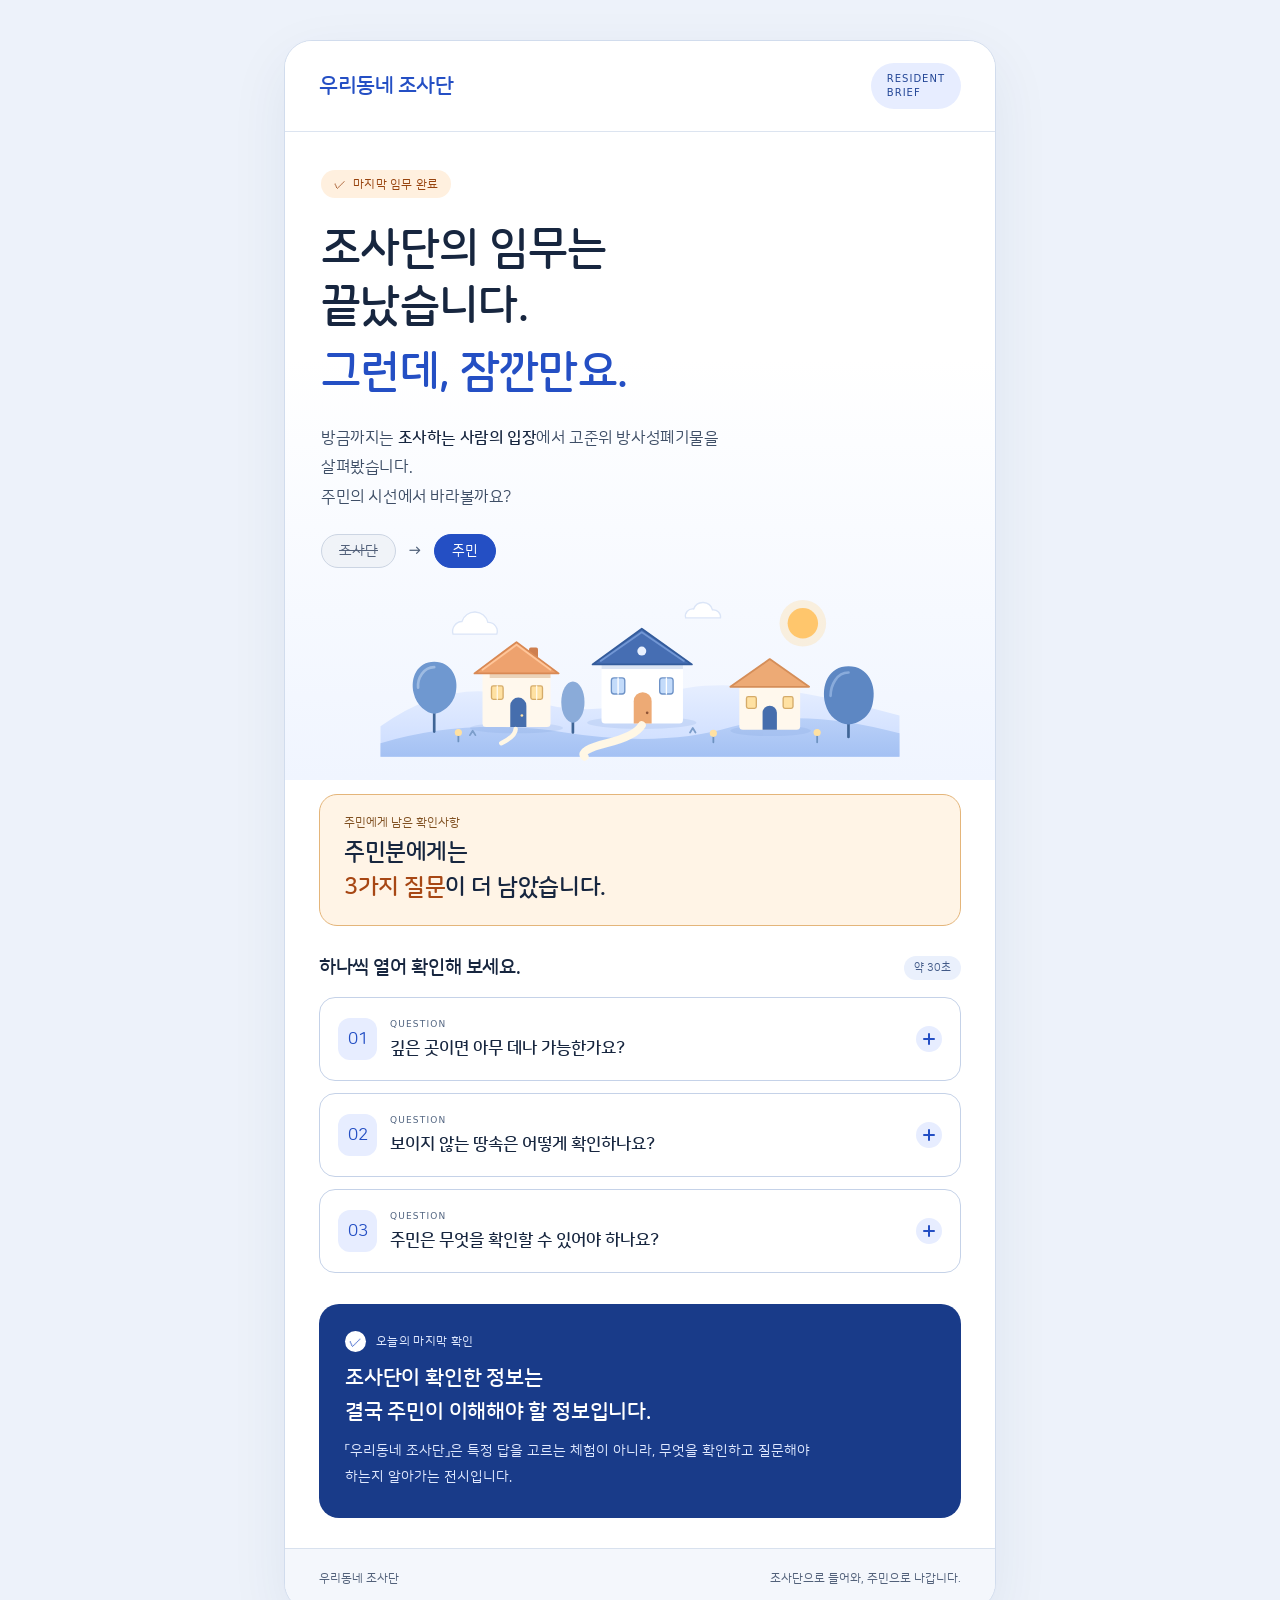
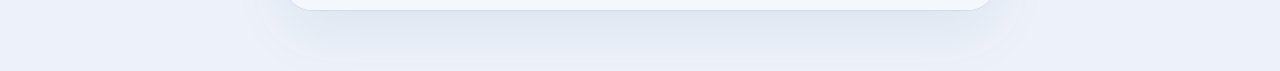
==== index.html @ d753392a "Refine neighborhood illustration with rounded houses and landscape details" ====
<!DOCTYPE html>
<html lang="ko">
<head>
<meta charset="UTF-8" />
<meta name="viewport" content="width=device-width, initial-scale=1.0" />
<title>우리동네 조사단 | 주민 브리핑</title>
<style>
@font-face{font-family:"NanumSquareRound";src:url("[data-uri]") format("woff2");font-weight:400;font-style:normal;font-display:swap;}
@font-face{font-family:"NanumSquareRound";src:url("[data-uri]") format("woff2");font-weight:700;font-style:normal;font-display:swap;}


  :root{
    --paper:#f4efe5;
    --sheet:#fffdf8;
    --ink:#1f2a2b;
    --muted:#6d7775;
    --teal:#1f6265;
    --teal2:#2f7b7d;
    --orange:#d98b3d;
    --line:#d7d0c4;
    --soft:#edf3f0;
    --shadow:0 14px 30px rgba(34,45,45,.08);
  }

  *{box-sizing:border-box}
  html{scroll-behavior:smooth}
  body{
    margin:0;
    color:var(--ink);
    background:
      linear-gradient(rgba(31,98,101,.035) 1px, transparent 1px),
      linear-gradient(90deg, rgba(31,98,101,.035) 1px, transparent 1px),
      var(--paper);
    background-size:24px 24px;
    font-family:"NanumSquareRound","Apple SD Gothic Neo","Noto Sans KR","Malgun Gothic",sans-serif;
  }

  .page{
    max-width:690px;
    margin:0 auto;
    padding:18px 14px 56px;
  }

  .sheet{
    background:var(--sheet);
    border:1px solid #d9d0c3;
    box-shadow:var(--shadow);
    position:relative;
    overflow:hidden;
  }

  .sheet:before{
    content:"";
    position:absolute;
    left:22px; top:0; bottom:0;
    width:1px;
    background:rgba(217,139,61,.28);
    pointer-events:none;
  }

  .header{
    min-height:72px;
    padding:18px 20px 16px 38px;
    border-bottom:1px solid var(--line);
    display:flex;
    align-items:center;
    justify-content:space-between;
    gap:14px;
  }

  .brand{
    font-weight:400;
    color:var(--teal);
    letter-spacing:-.04em;
    font-size:16px;
  }

  .stamp{
    border:2px solid var(--teal);
    color:var(--teal);
    padding:6px 10px 5px;
    font-size:11px;
    line-height:1.2;
    font-weight:400;
    transform:rotate(-3deg);
    letter-spacing:.05em;
  }

  .hero{
    padding:38px 24px 30px 38px;
  }

  .overline{
    font-size:12px;
    font-weight:400;
    letter-spacing:.09em;
    color:var(--orange);
    margin-bottom:12px;
  }

  h1{
    margin:0;
    font-size:clamp(34px,7.4vw,52px);
    line-height:1.15;
    letter-spacing:-.065em;
    font-weight:400;
  }

  h1 .pause{
    display:block;
    margin-top:14px;
    color:var(--teal);
  }

  .intro{
    margin-top:24px;
    max-width:560px;
    font-size:17px;
    line-height:1.8;
    color:#505b5a;
    letter-spacing:-.025em;
  }

  .intro strong{color:var(--ink)}

  .role-strip{
    margin-top:26px;
    display:flex;
    align-items:center;
    gap:10px;
    flex-wrap:wrap;
  }

  .role-old, .role-new{
    padding:8px 11px;
    font-size:12px;
    font-weight:400;
    border:1px solid var(--line);
    background:#f6f2ea;
  }

  .role-old{
    color:#7c8582;
    text-decoration:line-through;
  }
  .role-new{
    background:var(--teal);
    color:white;
    border-color:var(--teal);
  }

  .arrow{
    color:#9a9f9d;
    font-weight:400;
  }

  .notice{
    margin:0 20px 0 38px;
    border-top:1px dashed #c7beb1;
    border-bottom:1px dashed #c7beb1;
    padding:22px 0;
  }

  .notice .small{
    color:#777;
    font-size:12px;
    font-weight:400;
    margin-bottom:6px;
    letter-spacing:.04em;
  }

  .notice .big{
    font-size:25px;
    line-height:1.5;
    font-weight:400;
    letter-spacing:-.045em;
  }

  .notice .big b{color:var(--orange)}

  .question-area{
    padding:30px 20px 10px 38px;
  }

  .section-head{
    display:flex;
    align-items:flex-end;
    justify-content:space-between;
    gap:12px;
    margin-bottom:14px;
  }

  .section-title{
    margin:0;
    font-size:18px;
    font-weight:400;
    letter-spacing:-.04em;
  }

  .section-sub{
    font-size:11px;
    color:#888;
    white-space:nowrap;
  }

  details{
    position:relative;
    border-top:1px solid var(--line);
  }

  details:last-child{
    border-bottom:1px solid var(--line);
  }

  summary{
    list-style:none;
    cursor:pointer;
    display:grid;
    grid-template-columns:42px 1fr 28px;
    align-items:start;
    gap:12px;
    padding:20px 0;
  }
  summary::-webkit-details-marker{display:none}

  .index{
    width:36px;
    height:36px;
    border:1px solid #a9b5b2;
    display:grid;
    place-items:center;
    font-size:12px;
    font-weight:400;
    color:var(--teal);
    background:#f6faf7;
  }

  .qwrap{padding-top:1px}
  .qlabel{
    font-size:10px;
    color:var(--orange);
    font-weight:400;
    letter-spacing:.08em;
    margin-bottom:5px;
  }
  .qtext{
    font-size:18px;
    line-height:1.52;
    font-weight:400;
    letter-spacing:-.03em;
  }

  .plus{
    font-size:24px;
    line-height:1;
    color:#777;
    margin-top:5px;
    transition:.2s ease;
  }
  details[open] .plus{transform:none}

  .answer{
    margin:-2px 0 20px 54px;
    padding:17px 18px 18px;
    background:var(--soft);
    border-left:3px solid var(--teal);
    color:#455352;
    font-size:15px;
    line-height:1.78;
  }

  .answer .one{
    display:block;
    color:var(--ink);
    font-size:16px;
    line-height:1.55;
    font-weight:400;
    margin-bottom:8px;
  }

  .answer strong{color:var(--ink)}

  .last-check{
    padding:26px 20px 30px 38px;
  }

  .check-box{
    background:#183f42;
    color:white;
    padding:22px 20px;
  }

  .check-top{
    display:flex;
    gap:10px;
    align-items:center;
    font-size:11px;
    color:#d9e8e6;
    font-weight:400;
    letter-spacing:.07em;
    margin-bottom:9px;
  }

  .check-mark{
    width:21px;height:21px;
    border:1px solid rgba(255,255,255,.55);
    display:grid;
    place-items:center;
    font-size:13px;
  }

  .check-text{
    font-size:21px;
    line-height:1.55;
    letter-spacing:-.04em;
    font-weight:400;
  }

  .check-desc{
    margin-top:11px;
    color:#d1dddb;
    font-size:14px;
    line-height:1.7;
  }

  .footer{
    padding:18px 20px 22px 38px;
    border-top:1px solid var(--line);
    color:#8c918e;
    font-size:11.5px;
    line-height:1.7;
    display:flex;
    justify-content:space-between;
    gap:14px;
    flex-wrap:wrap;
  }

  @media (max-width:520px){
    .page{padding:10px 8px 36px}
    .sheet:before{left:16px}
    .header{padding-left:28px}
    .hero{padding:30px 18px 26px 28px}
    .notice{margin-left:28px;margin-right:14px}
    .notice .big{font-size:22px}
    .question-area{padding:27px 14px 8px 28px}
    .last-check{padding:24px 14px 28px 28px}
    .footer{padding-left:28px}
    .intro{font-size:16px}
    .qtext{font-size:16px}
    .answer{margin-left:0}
  }

  /* Warm neighborhood field notes */
  :root{--paper:#f1f2e9;--sheet:#fffdf7;--ink:#233c35;--teal:#34715f;--orange:#c07b3d;--soft:#edf3e9;--line:#e2e6d9}
  body{background:radial-gradient(ellipse at 12% 5%,#dce8d9 0,transparent 48%),radial-gradient(ellipse at 95% 60%,#f5e5c7 0,transparent 45%),#f1f2e9;background-attachment:fixed}
  .page{max-width:760px;padding:40px 24px 60px}
  .sheet{border:1px solid #ffffff;border-radius:28px;box-shadow:0 24px 70px #354f3212}
  .sheet:before{display:none}
  .header{padding:22px 34px;border-bottom:1px solid #e8eadf;background:#fffdf7}
  .brand{font-size:21px;letter-spacing:-.02em;display:flex;align-items:center;gap:10px}

  .stamp{border:0;background:#edf2e5;border-radius:100px;padding:9px 16px;transform:none;font:10px/1.4 system-ui,sans-serif;letter-spacing:.1em}
  .hero{position:relative;padding:38px 36px 30px;background:radial-gradient(ellipse at 95% 90%,#eef1df,transparent 65%)}
  .overline{display:inline-flex;align-items:center;gap:7px;letter-spacing:.02em;background:#f4ebd8;color:#956b36;padding:7px 13px;border-radius:20px;font-size:12px;margin-bottom:23px}
  .overline:before{content:'✓';color:#8c9d52}
  h1{font-size:clamp(30px,5.8vw,44px);line-height:1.3;letter-spacing:-.015em;position:relative;z-index:1}
  h1 .pause{margin-top:9px;color:#3d7962}
  .intro{font-size:16px;line-height:1.85;margin-top:22px;max-width:470px}
  strong,b{font-weight:400}
  .role-strip{margin-top:22px;gap:12px}
  .role-old,.role-new{border-radius:100px;padding:8px 17px;font-size:14px}
  .role-old{background:#f1eee5;border-color:#e3e0d5}
  .role-new{background:#34715f;border-color:#34715f;box-shadow:0 4px 10px #34715f18}
  .neighborhood{display:block;width:100%;height:auto;max-height:170px;margin:24px 0 -12px}
  .notice{margin:14px 34px 0;border:1px solid #e9dfc7;border-radius:18px;background:#faf3e4;padding:21px 24px;position:relative}

  .notice .small{font-size:12px;color:#98815f;letter-spacing:0}
  .notice .big{font-size:23px;line-height:1.5;letter-spacing:-.02em;position:relative;z-index:1}
  .question-area{padding:30px 34px 0}
  .section-head{margin-bottom:17px;align-items:center}
  .section-title{font-size:19px;letter-spacing:-.02em}
  .section-sub{padding:6px 10px;border-radius:20px;background:#edf2e5;color:#74846b;font-size:11px}
  details,details:last-child{border:1px solid #e1e7d9;border-radius:16px;background:white;margin-bottom:12px;transition:border-color .2s,box-shadow .2s}
  details:hover{border-color:#b9cead;box-shadow:0 6px 18px #38583c08}
  details[open]{border-color:#a9c5af;background:#fcfef9}
  summary{padding:19px 18px;grid-template-columns:40px minmax(0,1fr) 26px;align-items:center;gap:12px;border-radius:16px}
  summary:focus-visible{outline:3px solid #d4a05f;outline-offset:3px}
  .index{border:0;background:#edf3e5;color:#648256;border-radius:12px;width:39px;height:42px;font-size:17px}
  .qlabel{font:9px/1.4 system-ui,sans-serif;letter-spacing:.13em;color:#9aa689;margin-bottom:4px}
  .qtext{font-size:17px;line-height:1.55;letter-spacing:0}
  .plus{margin:0;width:25px;height:25px;display:grid;place-items:center;border-radius:50%;background:#f1f4e9;color:#789365;font-size:20px}
  .answer{margin:0 18px 18px 70px;padding:15px 17px;background:#edf3e9;border-left:0;border-radius:12px;font-size:15px;line-height:1.85;color:#5b6b5e}
  .answer .one{color:#346550;font-size:16px;margin-bottom:9px}
  .last-check{padding:19px 34px 30px}
  .check-box{position:relative;border-radius:20px;background:#326553;padding:27px 26px;overflow:hidden}
  .check-top{color:#c0d4b8;letter-spacing:.03em;font-size:12px}
  .check-mark{border:0;background:#d5dfad;color:#406644;border-radius:50%}
  .check-text{font-size:21px;line-height:1.6;letter-spacing:-.01em}
  .check-desc{font-size:14px;line-height:1.85;color:#d1e0d2;max-width:490px}
  .footer{padding:20px 34px;background:#f7f7ee;border-color:#e9ecdf;color:#8a9680;font-size:12px}
  @media(max-width:520px){.page{padding:12px 12px 30px}.sheet{border-radius:22px}.header{padding:18px 20px}.brand{font-size:18px}.stamp{font-size:8px;padding:8px 12px}.hero{padding:27px 22px 22px}h1{font-size:31px}.intro{font-size:14px;letter-spacing:0}.notice{margin:12px 20px 0;padding:18px}.notice .big{font-size:19px}.question-area{padding:26px 20px 0}.section-title{font-size:16px}.section-sub{font-size:10px}.qtext{font-size:16px}summary{padding:16px 12px;grid-template-columns:34px minmax(0,1fr) 26px;gap:9px}.index{width:33px;height:38px;font-size:15px}.answer{margin:0 12px 14px;padding:15px;font-size:14px}.last-check{padding:13px 20px 24px}.check-box{padding:22px 20px}.check-text{font-size:19px}.footer{padding:18px 22px}.neighborhood{margin-top:20px}}
  @media(prefers-reduced-motion:reduce){*{scroll-behavior:auto!important;transition:none!important}}


  /* Clear contrast and centered, fixed-size disclosure icons. */
  :root{--paper:#edf2fa;--sheet:#ffffff;--ink:#17263f;--teal:#244fc4;--orange:#a74714;--soft:#edf3ff;--line:#cbd6e8}
  body{background:#edf2fa;color:#17263f}
  .sheet{background:#fff;border-color:#d1dced;box-shadow:0 20px 60px #17376812}
  .header{background:#fff;border-color:#dce4f0}
  .brand{color:#244fc4}
  .stamp{background:#e7edff;color:#244797}
  .hero{background:linear-gradient(180deg,#fff 35%,#f0f5ff)}
  .overline{background:#fff0df;color:#97430e}.overline:before{color:#97430e}
  h1 .pause{color:#244fc4}.intro{color:#3e4e66}.intro strong{color:#17263f}
  .role-old{background:#f0f3f8;border-color:#ccd5e3;color:#53617a}
  .role-new{background:#244fc4;border-color:#244fc4;box-shadow:none}
  .arrow{color:#52627b}
  .notice{background:#fff4e6;border-color:#e4b57a}.notice .small{color:#805021}.notice .big b{color:#a74714}

  .section-sub{background:#eaf0fc;color:#425a88}
  details,details:last-child{border-color:#c5d2e8;background:#fff}
  details:hover{border-color:#7294d9;box-shadow:0 5px 16px #244fc40d}
  details[open]{border-color:#244fc4;background:#fff;box-shadow:0 0 0 1px #244fc4}
  summary{position:relative;isolation:isolate;overflow:hidden;touch-action:manipulation;-webkit-tap-highlight-color:transparent;transition:background-color .16s ease}
  summary:focus-visible{outline:3px solid #244fc4;outline-offset:4px}
  .index{background:#e7edff;color:#244fc4}
  .qlabel{color:#516480}.qtext{color:#17263f;word-break:keep-all;overflow-wrap:break-word}.qwrap{min-width:0}.check-desc,.intro,.answer{word-break:keep-all;overflow-wrap:break-word}
  .plus{position:relative;display:block;flex-shrink:0;justify-self:center;align-self:center;width:26px;height:26px;margin:0;line-height:normal;background:#e7edff;color:#244fc4;transform:none;transition:background-color .2s ease,color .2s ease}
  .plus:before,.plus:after{content:'';position:absolute;left:50%;top:50%;width:12px;height:2px;border-radius:2px;background:currentColor;transform:translate(-50%,-50%);transform-origin:center;transition:transform .2s ease,opacity .2s ease}
  .plus:after{transform:translate(-50%,-50%) rotate(90deg)}
  details[open] .plus{transform:none;background:#244fc4;color:#fff}
  details[open] .plus:after{transform:translate(-50%,-50%) rotate(0deg);opacity:0}
  .answer{background:#edf3ff;color:#3e4e66}.answer .one,.answer strong{color:#193b89}
  .check-box{background:#193b89}.check-top{color:#e0e9ff}.check-mark{background:#fff;color:#244fc4}.check-desc{color:#e0e9ff}
  .footer{background:#f4f7fc;color:#52617a;border-color:#d8e1ee}
  .tap-ripple{position:absolute;z-index:-1;width:32px;height:32px;border-radius:50%;pointer-events:none;background:#244fc429;animation:tap-wave .55s ease-out forwards}
  @keyframes tap-wave{from{transform:translate(-50%,-50%) scale(0);opacity:.9}to{transform:translate(-50%,-50%) scale(25);opacity:0}}
  @media(hover:none),(pointer:coarse){summary:active,summary.is-pressed{background:#dce7ff}.index{transition:background-color .15s ease}summary:active .index{background:#c5d6ff}}
  @media(prefers-reduced-motion:reduce){.tap-ripple{animation:none;display:none}.plus:before,.plus:after{transition:none}}


  .brand,h1,.section-title,.qtext,.notice .big,.check-text,.answer .one{font-weight:700}
  .intro,.answer,.check-desc{font-weight:400}
  strong,b{font-weight:700}
</style>
</head>
<body>
  <main class="page">
    <section class="sheet">

      <header class="header">
        <div class="brand">우리동네 조사단</div>
        <div class="stamp">RESIDENT<br>BRIEF</div>
      </header>

      <section class="hero">
        <div class="overline">마지막 임무 완료</div>

        <h1>
          조사단의 임무는<br>끝났습니다.
          <span class="pause">그런데, 잠깐만요.</span>
        </h1>

        <p class="intro">
          방금까지는 <strong>조사하는 사람의 입장</strong>에서
          고준위 방사성폐기물을 살펴봤습니다.<br>
          주민의 시선에서 바라볼까요?
        </p>

        <div class="role-strip">
          <span class="role-old">조사단</span>
          <span class="arrow">→</span>
          <span class="role-new">주민</span>
        </div>

        <svg class="neighborhood" viewBox="0 0 600 190" role="img" aria-label="햇살 아래 작은 집과 나무, 꽃이 모인 우리 동네">
  <defs>
    <linearGradient id="hill-back" x2="0" y2="1"><stop stop-color="#e6eeff"/><stop offset="1" stop-color="#cbdcff"/></linearGradient>
    <linearGradient id="hill-front" x2="0" y2="1"><stop stop-color="#b9d0f8"/><stop offset="1" stop-color="#a4c1f3"/></linearGradient>
  </defs>
  <circle cx="482" cy="35" r="26" fill="#ffcf7b" opacity=".25"/>
  <circle cx="482" cy="35" r="17" fill="#ffc66c"/>
  <g fill="#fff" stroke="#dbe5f7" stroke-width="1.5"><path d="M91 47a11 11 0 0 1 10-14 15 15 0 0 1 29 1 10 10 0 0 1 10 13Z"/><path d="M351 29a8 8 0 0 1 9-10 11 11 0 0 1 21 1 8 8 0 0 1 9 9Z"/></g>
  <path d="M10 150Q90 93 169 119T323 115T590 138V184H10Z" fill="url(#hill-back)"/>
  <path d="M10 169Q108 140 216 157T402 151T590 158V184H10Z" fill="url(#hill-front)"/>
  <g fill="#7098d5" opacity=".16"><ellipse cx="162" cy="152" rx="52" ry="6"/><ellipse cx="302" cy="146" rx="61" ry="7"/><ellipse cx="446" cy="155" rx="45" ry="6"/></g>
  <g stroke-linejoin="round" stroke-linecap="round">
    <rect x="124" y="90" width="76" height="61" rx="4" fill="#fff8ed"/>
    <path d="M132 91h68v5h-68Z" fill="#ebd3b9"/>
    <rect x="176" y="62" width="10" height="22" rx="2" fill="#ce7f4f"/>
    <path d="m115 91 47-35 47 35Z" fill="#eea26e" stroke="#d98954" stroke-width="2"/>
    <path d="m124 87 38-28 38 28" fill="none" stroke="#ffc69a" stroke-width="2"/>
    <path d="M155 151v-24a9 9 0 0 1 18 0v24Z" fill="#466ead"/>
    <circle cx="168" cy="138" r="1.5" fill="#ffe3a6"/>
    <g fill="#ffe1a2" stroke="#d5ab68" stroke-width="1.5"><rect x="134" y="105" width="13" height="15" rx="2"/><rect x="178" y="105" width="13" height="15" rx="2"/></g>
    <path d="M140.5 105v15m44-15v15" stroke="#fff8e9" stroke-width="1.5"/>
    <rect x="257" y="80" width="91" height="67" rx="4" fill="#fff"/>
    <path d="M257 80h91v6h-91Z" fill="#dce5f4"/>
    <path d="m247 81 55-40 56 40Z" fill="#466eb3" stroke="#345c9c" stroke-width="2"/>
    <path d="m256 77 46-32 47 32" fill="none" stroke="#7297d5" stroke-width="2"/>
    <circle cx="302" cy="66" r="5" fill="#e9f1ff"/>
    <path d="M293 147v-25a10 10 0 0 1 20 0v25Z" fill="#edaa75"/>
    <circle cx="308" cy="135" r="1.5" fill="#8f5436"/>
    <g fill="#c3dbfa" stroke="#6d92c7" stroke-width="1.5"><rect x="268" y="96" width="15" height="18" rx="3"/><rect x="322" y="96" width="15" height="18" rx="3"/></g>
    <path d="M275.5 96v18m54-18v18" stroke="#fff" stroke-width="1.5"/>
    <rect x="411" y="105" width="68" height="49" rx="4" fill="#fff8ed"/>
    <path d="m401 106 44-31 44 31Z" fill="#edaa75" stroke="#d58e59" stroke-width="2"/>
    <path d="M437 154v-19a8 8 0 0 1 16 0v19Z" fill="#466ead"/>
    <g fill="#ffe1a2" stroke="#d5ab68" stroke-width="1.5"><rect x="419" y="117" width="11" height="13" rx="2"/><rect x="460" y="117" width="11" height="13" rx="2"/></g>
    <g stroke="#3f6596" stroke-width="3"><path d="M70 117v39m155-21v22m308-29v34"/></g>
    <g><path d="M70 78c-19 0-27 18-23 35 3 14 15 23 23 23s21-9 24-23c4-17-5-35-24-35" fill="#6f98d0"/><path d="M70 84c-12 0-19 13-18 23" fill="none" stroke="#9ebbe2" stroke-width="3"/>
    <ellipse cx="225" cy="123" rx="13" ry="23" fill="#8aabd9"/>
    <path d="M533 83c-22 0-31 21-26 42 4 15 16 23 26 23s24-8 27-23c5-21-5-42-27-42" fill="#5d87c3"/><path d="M533 90c-13 0-20 14-20 26" fill="none" stroke="#89abdb" stroke-width="3"/></g>
    <path d="M302 149q-7 12-39 20t-25 15" fill="none" stroke="#fff7e5" stroke-width="9"/>
    <path d="M161 153q0 8-16 16" fill="none" stroke="#fff7e5" stroke-width="5"/>
    <g stroke="#6e93c1" stroke-width="2"><path d="M97 159v8m285-7v8m116-9v9"/></g>
    <g fill="#ffe1a2"><circle cx="97" cy="157" r="4"/><circle cx="382" cy="158" r="4"/><circle cx="498" cy="157" r="4"/></g>
    <path d="M356 157l3-5 3 5m-252 3 3-5 3 5" fill="none" stroke="#7c9ecb" stroke-width="2"/>
  </g>
</svg>
      </section>

      <section class="notice">
        <div class="small">주민에게 남은 확인사항</div>
        <div class="big">
          주민분에게는<br>
          <b>3가지 질문</b>이 더 남았습니다.
        </div>
      </section>

      <section class="question-area">
        <div class="section-head">
          <h2 class="section-title">하나씩 열어 확인해 보세요.</h2>
          <div class="section-sub">약 30초</div>
        </div>

        <details>
          <summary>
            <div class="index">01</div>
            <div class="qwrap">
              <div class="qlabel">QUESTION</div>
              <div class="qtext">깊은 곳이면 아무 데나 가능한가요?</div>
            </div>
            <span class="plus" aria-hidden="true"></span>
          </summary>
          <div class="answer">
            <span class="one">아니요. ‘깊다’는 조건 하나만으로 결정할 수 없습니다.</span>
            실제로는 <strong>암반의 상태, 균열이 어떻게 이어지는지,
            지하수가 어떻게 움직이는지</strong> 등을 함께 조사해야 합니다.
          </div>
        </details>

        <details>
          <summary>
            <div class="index">02</div>
            <div class="qwrap">
              <div class="qlabel">QUESTION</div>
              <div class="qtext">보이지 않는 땅속은 어떻게 확인하나요?</div>
            </div>
            <span class="plus" aria-hidden="true"></span>
          </summary>
          <div class="answer">
            <span class="one">지질과 암반을 단계적으로 조사해 지하의 상태를 확인합니다.</span>
            시추와 지질조사 등을 통해 암반을 살펴보고,
            특히 <strong>균열의 연결성과 지하수의 이동</strong>을 함께 확인합니다.
          </div>
        </details>

        <details>
          <summary>
            <div class="index">03</div>
            <div class="qwrap">
              <div class="qlabel">QUESTION</div>
              <div class="qtext">주민은 무엇을 확인할 수 있어야 하나요?</div>
            </div>
            <span class="plus" aria-hidden="true"></span>
          </summary>
          <div class="answer">
            <span class="one">결론뿐 아니라, 그 결론에 이르는 정보와 과정도 중요합니다.</span>
            무엇을 조사했는지, 어떤 결과가 나왔는지,
            앞으로 어떤 절차를 거치는지처럼
            <strong>판단에 필요한 정보를 확인하고 질문할 수 있어야 합니다.</strong>
          </div>
        </details>
      </section>

      <section class="last-check">
        <div class="check-box">
          <div class="check-top">
            <div class="check-mark">✓</div>
            오늘의 마지막 확인
          </div>
          <div class="check-text">
            조사단이 확인한 정보는<br>
            결국 주민이 이해해야 할 정보입니다.
          </div>
          <div class="check-desc">
            「우리동네 조사단」은 특정 답을 고르는 체험이 아니라,
            무엇을 확인하고 질문해야 하는지 알아가는 전시입니다.
          </div>
        </div>
      </section>

      <footer class="footer">
        <span>우리동네 조사단</span>
        <span>조사단으로 들어와, 주민으로 나갑니다.</span>
      </footer>

    </section>
  </main>
<script>
  document.querySelectorAll('summary').forEach(summary=>{
    summary.addEventListener('pointerdown',event=>{
      if(event.button!==0)return;
      summary.classList.add('is-pressed');
      const rect=summary.getBoundingClientRect();
      const ripple=document.createElement('span');
      ripple.className='tap-ripple';ripple.setAttribute('aria-hidden','true');
      ripple.style.left=(event.clientX-rect.left)+'px';
      ripple.style.top=(event.clientY-rect.top)+'px';
      summary.append(ripple);ripple.addEventListener('animationend',()=>ripple.remove(),{once:true});
      setTimeout(()=>ripple.remove(),650);
    });
    const release=()=>summary.classList.remove('is-pressed');
    summary.addEventListener('pointerup',release);
    summary.addEventListener('pointercancel',release);
    summary.addEventListener('pointerleave',release);
  });
</script>
</body>
</html>
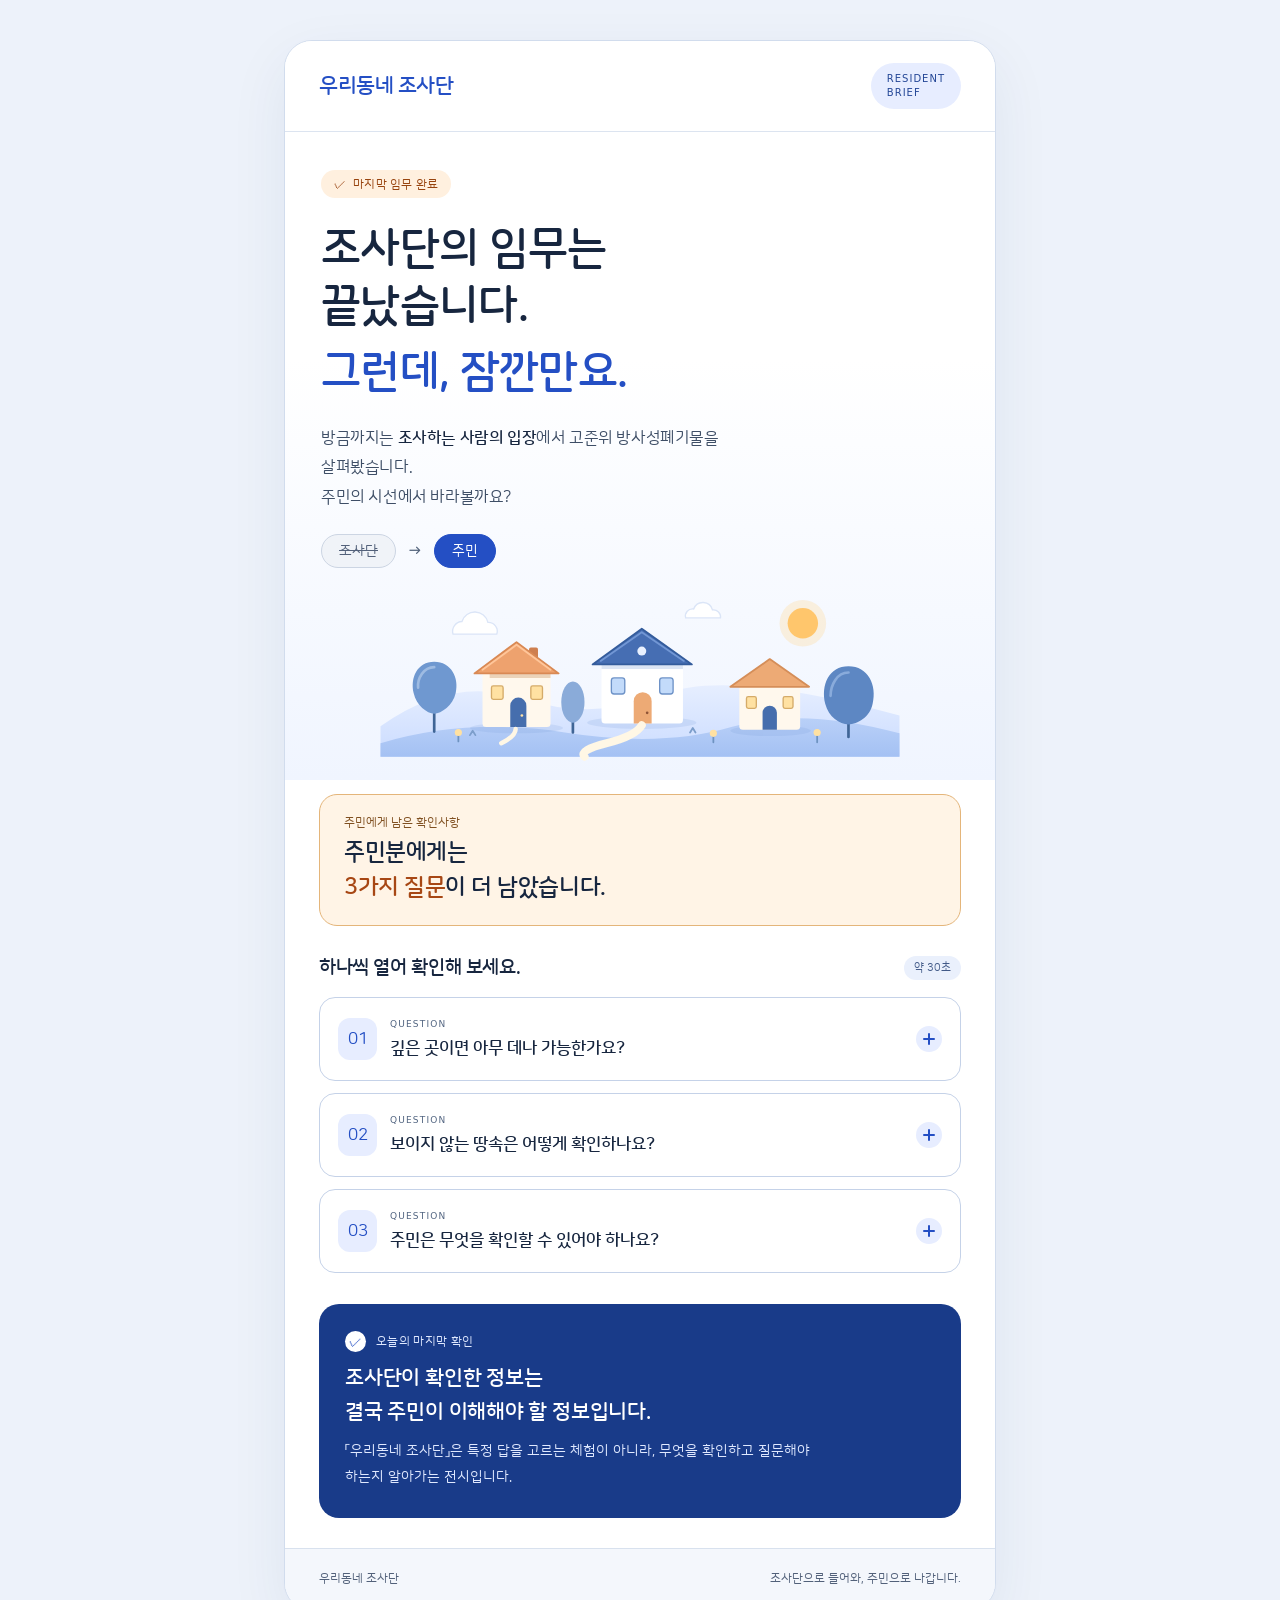
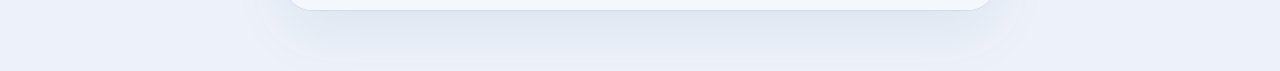
==== commit 0204b250: "Remove window dividers that appeared as cracks" ====
--- a/index.html
+++ b/index.html
@@ -493,7 +493,6 @@
     <path d="M155 151v-24a9 9 0 0 1 18 0v24Z" fill="#466ead"/>
     <circle cx="168" cy="138" r="1.5" fill="#ffe3a6"/>
     <g fill="#ffe1a2" stroke="#d5ab68" stroke-width="1.5"><rect x="134" y="105" width="13" height="15" rx="2"/><rect x="178" y="105" width="13" height="15" rx="2"/></g>
-    <path d="M140.5 105v15m44-15v15" stroke="#fff8e9" stroke-width="1.5"/>
     <rect x="257" y="80" width="91" height="67" rx="4" fill="#fff"/>
     <path d="M257 80h91v6h-91Z" fill="#dce5f4"/>
     <path d="m247 81 55-40 56 40Z" fill="#466eb3" stroke="#345c9c" stroke-width="2"/>
@@ -502,7 +501,6 @@
     <path d="M293 147v-25a10 10 0 0 1 20 0v25Z" fill="#edaa75"/>
     <circle cx="308" cy="135" r="1.5" fill="#8f5436"/>
     <g fill="#c3dbfa" stroke="#6d92c7" stroke-width="1.5"><rect x="268" y="96" width="15" height="18" rx="3"/><rect x="322" y="96" width="15" height="18" rx="3"/></g>
-    <path d="M275.5 96v18m54-18v18" stroke="#fff" stroke-width="1.5"/>
     <rect x="411" y="105" width="68" height="49" rx="4" fill="#fff8ed"/>
     <path d="m401 106 44-31 44 31Z" fill="#edaa75" stroke="#d58e59" stroke-width="2"/>
     <path d="M437 154v-19a8 8 0 0 1 16 0v19Z" fill="#466ead"/>
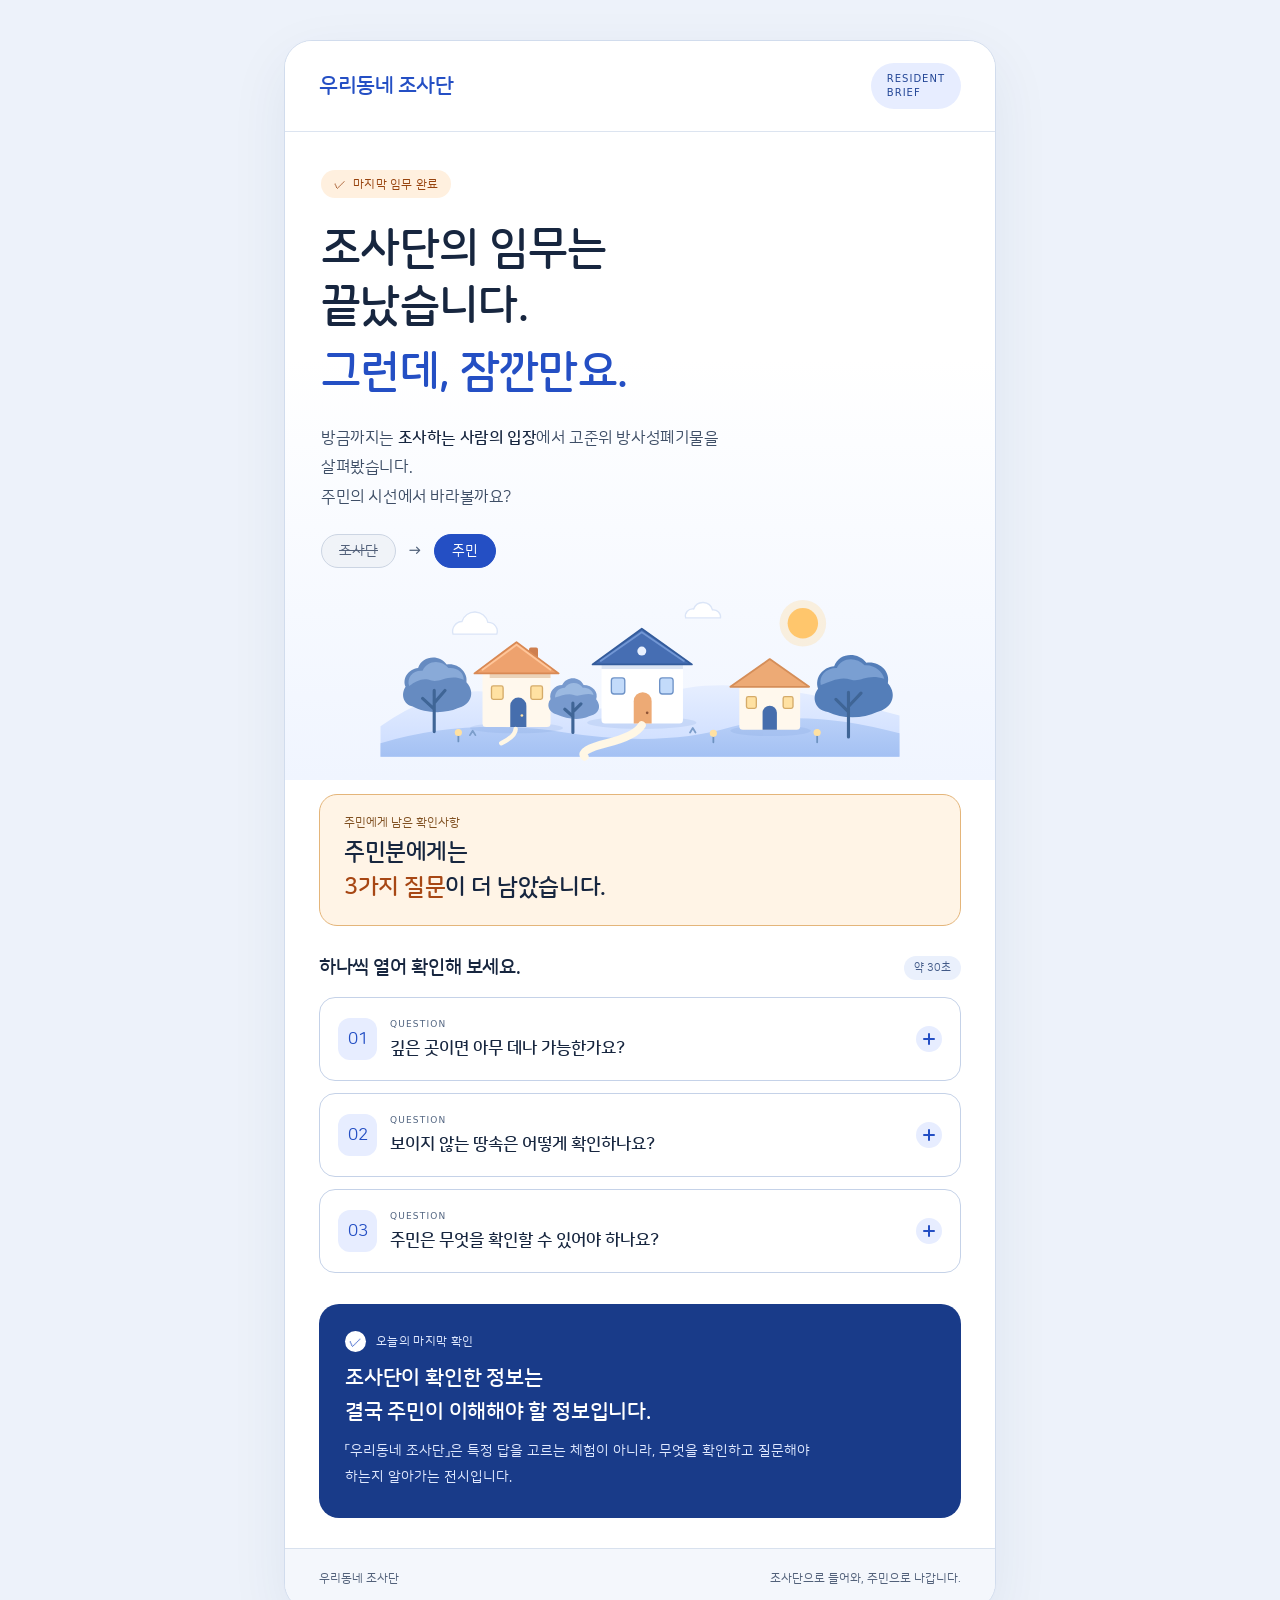
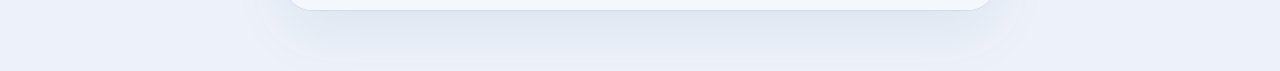
==== commit 4888dc7a: "Replace balloon-shaped trees with branching leafy canopies" ====
--- a/index.html
+++ b/index.html
@@ -505,10 +505,17 @@
     <path d="m401 106 44-31 44 31Z" fill="#edaa75" stroke="#d58e59" stroke-width="2"/>
     <path d="M437 154v-19a8 8 0 0 1 16 0v19Z" fill="#466ead"/>
     <g fill="#ffe1a2" stroke="#d5ab68" stroke-width="1.5"><rect x="419" y="117" width="11" height="13" rx="2"/><rect x="460" y="117" width="11" height="13" rx="2"/></g>
-    <g stroke="#3f6596" stroke-width="3"><path d="M70 117v39m155-21v22m308-29v34"/></g>
-    <g><path d="M70 78c-19 0-27 18-23 35 3 14 15 23 23 23s21-9 24-23c4-17-5-35-24-35" fill="#6f98d0"/><path d="M70 84c-12 0-19 13-18 23" fill="none" stroke="#9ebbe2" stroke-width="3"/>
-    <ellipse cx="225" cy="123" rx="13" ry="23" fill="#8aabd9"/>
-    <path d="M533 83c-22 0-31 21-26 42 4 15 16 23 26 23s24-8 27-23c5-21-5-42-27-42" fill="#5d87c3"/><path d="M533 90c-13 0-20 14-20 26" fill="none" stroke="#89abdb" stroke-width="3"/></g>
+    <g>
+      <path d="M46 128c-10-2-14-13-8-22-4-9 3-20 14-21 4-14 24-16 32-4 13-2 24 9 22 20 11 12 4 26-10 29-13 6-36 6-50-2Z" fill="#668bc1"/>
+      <path d="M42 105c-3-9 4-18 15-17 5-12 21-13 29-3 10-1 17 5 17 13-17-7-27 4-36 1-9-4-17 0-25 6Z" fill="#89aad8"/>
+      <path d="M207 137c-9-2-12-11-7-17-2-9 5-16 13-16 5-10 19-10 24 0 10 0 17 8 14 16 7 9 2 17-8 19-11 5-25 3-36-2Z" fill="#789ace"/>
+      <path d="M205 118c0-7 5-11 11-11 4-7 16-7 20 0 7 0 11 3 12 8-9-3-16 3-22 0-7-2-14 1-21 3Z" fill="#9bb9e1"/>
+      <path d="M510 134c-14-2-19-16-11-26-4-12 5-24 18-25 5-15 26-17 36-4 15-2 27 10 24 23 12 14 3 29-12 32-16 8-39 8-55 0Z" fill="#547eb9"/>
+      <path d="M502 104c-2-10 5-19 18-19 5-12 22-13 31-3 11-1 20 7 22 15-19-6-26 4-37 1-13-4-22 2-34 6Z" fill="#7a9fd2"/>
+      <g stroke="#3f6596" stroke-width="3.5" fill="none">
+        <path d="M70 110v46m0-25-13-12m13 5 12-14M225 124v33m0-18-9-8m9 3 9-9M533 112v50m0-28-14-14m14 8 14-15"/>
+      </g>
+    </g>
     <path d="M302 149q-7 12-39 20t-25 15" fill="none" stroke="#fff7e5" stroke-width="9"/>
     <path d="M161 153q0 8-16 16" fill="none" stroke="#fff7e5" stroke-width="5"/>
     <g stroke="#6e93c1" stroke-width="2"><path d="M97 159v8m285-7v8m116-9v9"/></g>
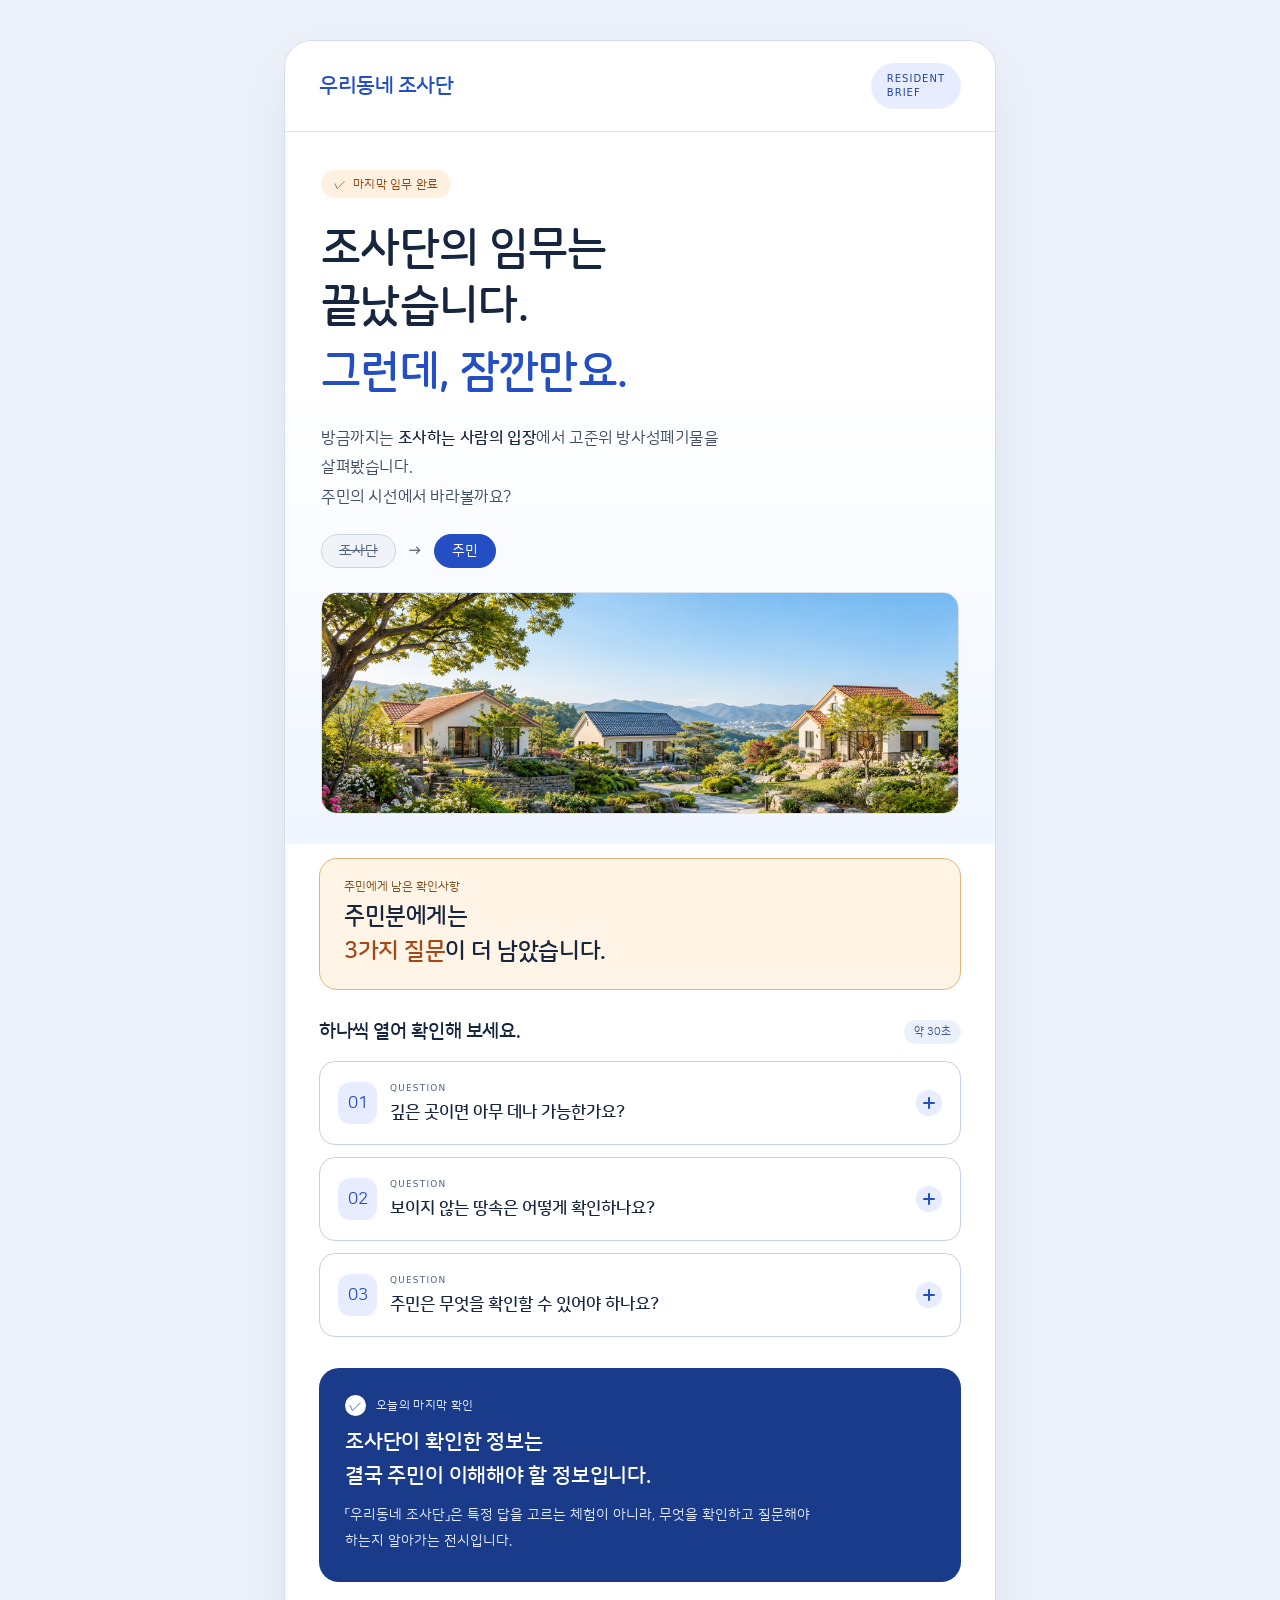
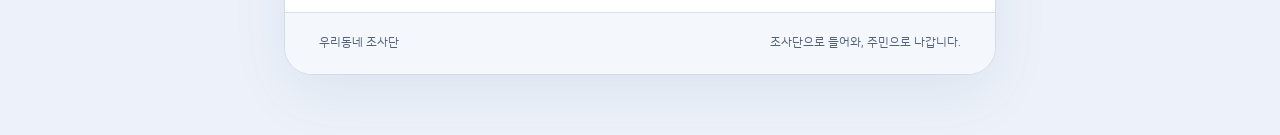
==== commit 99364bd8: "Replace neighborhood illustration with photorealistic imagery" ====
--- a/index.html
+++ b/index.html
@@ -371,7 +371,7 @@
   .role-old,.role-new{border-radius:100px;padding:8px 17px;font-size:14px}
   .role-old{background:#f1eee5;border-color:#e3e0d5}
   .role-new{background:#34715f;border-color:#34715f;box-shadow:0 4px 10px #34715f18}
-  .neighborhood{display:block;width:100%;height:auto;max-height:170px;margin:24px 0 -12px}
+  .neighborhood{display:block;width:100%;height:auto;margin:24px 0 0;border-radius:16px;border:1px solid #d8e1ee}
   .notice{margin:14px 34px 0;border:1px solid #e9dfc7;border-radius:18px;background:#faf3e4;padding:21px 24px;position:relative}
 
   .notice .small{font-size:12px;color:#98815f;letter-spacing:0}
@@ -473,56 +473,7 @@
           <span class="role-new">주민</span>
         </div>
 
-        <svg class="neighborhood" viewBox="0 0 600 190" role="img" aria-label="햇살 아래 작은 집과 나무, 꽃이 모인 우리 동네">
-  <defs>
-    <linearGradient id="hill-back" x2="0" y2="1"><stop stop-color="#e6eeff"/><stop offset="1" stop-color="#cbdcff"/></linearGradient>
-    <linearGradient id="hill-front" x2="0" y2="1"><stop stop-color="#b9d0f8"/><stop offset="1" stop-color="#a4c1f3"/></linearGradient>
-  </defs>
-  <circle cx="482" cy="35" r="26" fill="#ffcf7b" opacity=".25"/>
-  <circle cx="482" cy="35" r="17" fill="#ffc66c"/>
-  <g fill="#fff" stroke="#dbe5f7" stroke-width="1.5"><path d="M91 47a11 11 0 0 1 10-14 15 15 0 0 1 29 1 10 10 0 0 1 10 13Z"/><path d="M351 29a8 8 0 0 1 9-10 11 11 0 0 1 21 1 8 8 0 0 1 9 9Z"/></g>
-  <path d="M10 150Q90 93 169 119T323 115T590 138V184H10Z" fill="url(#hill-back)"/>
-  <path d="M10 169Q108 140 216 157T402 151T590 158V184H10Z" fill="url(#hill-front)"/>
-  <g fill="#7098d5" opacity=".16"><ellipse cx="162" cy="152" rx="52" ry="6"/><ellipse cx="302" cy="146" rx="61" ry="7"/><ellipse cx="446" cy="155" rx="45" ry="6"/></g>
-  <g stroke-linejoin="round" stroke-linecap="round">
-    <rect x="124" y="90" width="76" height="61" rx="4" fill="#fff8ed"/>
-    <path d="M132 91h68v5h-68Z" fill="#ebd3b9"/>
-    <rect x="176" y="62" width="10" height="22" rx="2" fill="#ce7f4f"/>
-    <path d="m115 91 47-35 47 35Z" fill="#eea26e" stroke="#d98954" stroke-width="2"/>
-    <path d="m124 87 38-28 38 28" fill="none" stroke="#ffc69a" stroke-width="2"/>
-    <path d="M155 151v-24a9 9 0 0 1 18 0v24Z" fill="#466ead"/>
-    <circle cx="168" cy="138" r="1.5" fill="#ffe3a6"/>
-    <g fill="#ffe1a2" stroke="#d5ab68" stroke-width="1.5"><rect x="134" y="105" width="13" height="15" rx="2"/><rect x="178" y="105" width="13" height="15" rx="2"/></g>
-    <rect x="257" y="80" width="91" height="67" rx="4" fill="#fff"/>
-    <path d="M257 80h91v6h-91Z" fill="#dce5f4"/>
-    <path d="m247 81 55-40 56 40Z" fill="#466eb3" stroke="#345c9c" stroke-width="2"/>
-    <path d="m256 77 46-32 47 32" fill="none" stroke="#7297d5" stroke-width="2"/>
-    <circle cx="302" cy="66" r="5" fill="#e9f1ff"/>
-    <path d="M293 147v-25a10 10 0 0 1 20 0v25Z" fill="#edaa75"/>
-    <circle cx="308" cy="135" r="1.5" fill="#8f5436"/>
-    <g fill="#c3dbfa" stroke="#6d92c7" stroke-width="1.5"><rect x="268" y="96" width="15" height="18" rx="3"/><rect x="322" y="96" width="15" height="18" rx="3"/></g>
-    <rect x="411" y="105" width="68" height="49" rx="4" fill="#fff8ed"/>
-    <path d="m401 106 44-31 44 31Z" fill="#edaa75" stroke="#d58e59" stroke-width="2"/>
-    <path d="M437 154v-19a8 8 0 0 1 16 0v19Z" fill="#466ead"/>
-    <g fill="#ffe1a2" stroke="#d5ab68" stroke-width="1.5"><rect x="419" y="117" width="11" height="13" rx="2"/><rect x="460" y="117" width="11" height="13" rx="2"/></g>
-    <g>
-      <path d="M46 128c-10-2-14-13-8-22-4-9 3-20 14-21 4-14 24-16 32-4 13-2 24 9 22 20 11 12 4 26-10 29-13 6-36 6-50-2Z" fill="#668bc1"/>
-      <path d="M42 105c-3-9 4-18 15-17 5-12 21-13 29-3 10-1 17 5 17 13-17-7-27 4-36 1-9-4-17 0-25 6Z" fill="#89aad8"/>
-      <path d="M207 137c-9-2-12-11-7-17-2-9 5-16 13-16 5-10 19-10 24 0 10 0 17 8 14 16 7 9 2 17-8 19-11 5-25 3-36-2Z" fill="#789ace"/>
-      <path d="M205 118c0-7 5-11 11-11 4-7 16-7 20 0 7 0 11 3 12 8-9-3-16 3-22 0-7-2-14 1-21 3Z" fill="#9bb9e1"/>
-      <path d="M510 134c-14-2-19-16-11-26-4-12 5-24 18-25 5-15 26-17 36-4 15-2 27 10 24 23 12 14 3 29-12 32-16 8-39 8-55 0Z" fill="#547eb9"/>
-      <path d="M502 104c-2-10 5-19 18-19 5-12 22-13 31-3 11-1 20 7 22 15-19-6-26 4-37 1-13-4-22 2-34 6Z" fill="#7a9fd2"/>
-      <g stroke="#3f6596" stroke-width="3.5" fill="none">
-        <path d="M70 110v46m0-25-13-12m13 5 12-14M225 124v33m0-18-9-8m9 3 9-9M533 112v50m0-28-14-14m14 8 14-15"/>
-      </g>
-    </g>
-    <path d="M302 149q-7 12-39 20t-25 15" fill="none" stroke="#fff7e5" stroke-width="9"/>
-    <path d="M161 153q0 8-16 16" fill="none" stroke="#fff7e5" stroke-width="5"/>
-    <g stroke="#6e93c1" stroke-width="2"><path d="M97 159v8m285-7v8m116-9v9"/></g>
-    <g fill="#ffe1a2"><circle cx="97" cy="157" r="4"/><circle cx="382" cy="158" r="4"/><circle cx="498" cy="157" r="4"/></g>
-    <path d="M356 157l3-5 3 5m-252 3 3-5 3 5" fill="none" stroke="#7c9ecb" stroke-width="2"/>
-  </g>
-</svg>
+        <img class="neighborhood" src="./assets/neighborhood-realistic.png" alt="햇살 아래 세 채의 집과 나무, 정원과 산책길이 있는 동네를 표현한 AI 생성 실사풍 이미지" width="2132" height="738" decoding="async">
       </section>
 
       <section class="notice">
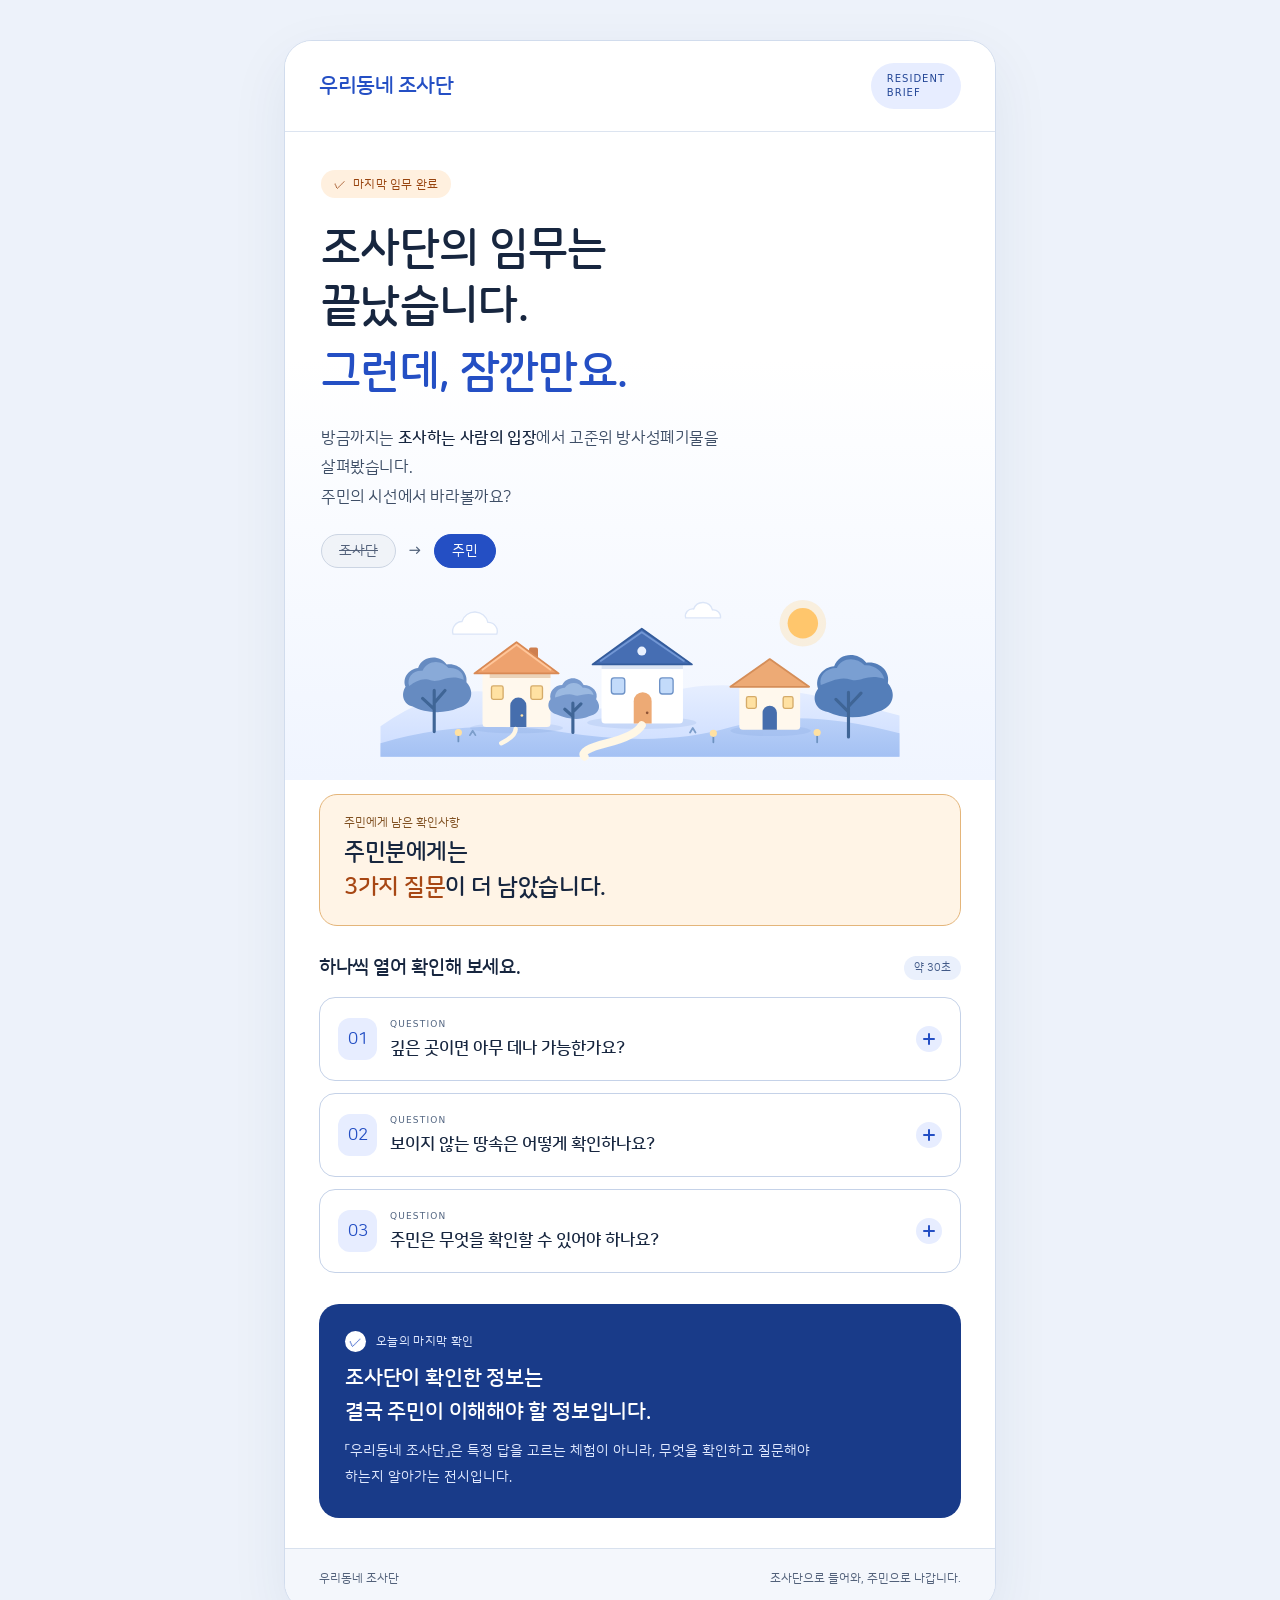
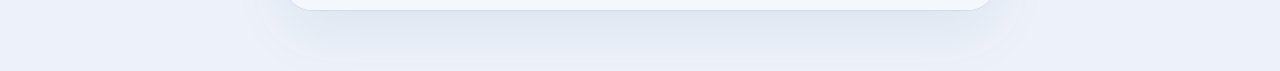
==== commit 83cc5282: "Revert "Replace neighborhood illustration with photorealistic imagery" This reverts commit 99364bd85" ====
--- a/index.html
+++ b/index.html
@@ -371,7 +371,7 @@
   .role-old,.role-new{border-radius:100px;padding:8px 17px;font-size:14px}
   .role-old{background:#f1eee5;border-color:#e3e0d5}
   .role-new{background:#34715f;border-color:#34715f;box-shadow:0 4px 10px #34715f18}
-  .neighborhood{display:block;width:100%;height:auto;margin:24px 0 0;border-radius:16px;border:1px solid #d8e1ee}
+  .neighborhood{display:block;width:100%;height:auto;max-height:170px;margin:24px 0 -12px}
   .notice{margin:14px 34px 0;border:1px solid #e9dfc7;border-radius:18px;background:#faf3e4;padding:21px 24px;position:relative}
 
   .notice .small{font-size:12px;color:#98815f;letter-spacing:0}
@@ -473,7 +473,56 @@
           <span class="role-new">주민</span>
         </div>
 
-        <img class="neighborhood" src="./assets/neighborhood-realistic.png" alt="햇살 아래 세 채의 집과 나무, 정원과 산책길이 있는 동네를 표현한 AI 생성 실사풍 이미지" width="2132" height="738" decoding="async">
+        <svg class="neighborhood" viewBox="0 0 600 190" role="img" aria-label="햇살 아래 작은 집과 나무, 꽃이 모인 우리 동네">
+  <defs>
+    <linearGradient id="hill-back" x2="0" y2="1"><stop stop-color="#e6eeff"/><stop offset="1" stop-color="#cbdcff"/></linearGradient>
+    <linearGradient id="hill-front" x2="0" y2="1"><stop stop-color="#b9d0f8"/><stop offset="1" stop-color="#a4c1f3"/></linearGradient>
+  </defs>
+  <circle cx="482" cy="35" r="26" fill="#ffcf7b" opacity=".25"/>
+  <circle cx="482" cy="35" r="17" fill="#ffc66c"/>
+  <g fill="#fff" stroke="#dbe5f7" stroke-width="1.5"><path d="M91 47a11 11 0 0 1 10-14 15 15 0 0 1 29 1 10 10 0 0 1 10 13Z"/><path d="M351 29a8 8 0 0 1 9-10 11 11 0 0 1 21 1 8 8 0 0 1 9 9Z"/></g>
+  <path d="M10 150Q90 93 169 119T323 115T590 138V184H10Z" fill="url(#hill-back)"/>
+  <path d="M10 169Q108 140 216 157T402 151T590 158V184H10Z" fill="url(#hill-front)"/>
+  <g fill="#7098d5" opacity=".16"><ellipse cx="162" cy="152" rx="52" ry="6"/><ellipse cx="302" cy="146" rx="61" ry="7"/><ellipse cx="446" cy="155" rx="45" ry="6"/></g>
+  <g stroke-linejoin="round" stroke-linecap="round">
+    <rect x="124" y="90" width="76" height="61" rx="4" fill="#fff8ed"/>
+    <path d="M132 91h68v5h-68Z" fill="#ebd3b9"/>
+    <rect x="176" y="62" width="10" height="22" rx="2" fill="#ce7f4f"/>
+    <path d="m115 91 47-35 47 35Z" fill="#eea26e" stroke="#d98954" stroke-width="2"/>
+    <path d="m124 87 38-28 38 28" fill="none" stroke="#ffc69a" stroke-width="2"/>
+    <path d="M155 151v-24a9 9 0 0 1 18 0v24Z" fill="#466ead"/>
+    <circle cx="168" cy="138" r="1.5" fill="#ffe3a6"/>
+    <g fill="#ffe1a2" stroke="#d5ab68" stroke-width="1.5"><rect x="134" y="105" width="13" height="15" rx="2"/><rect x="178" y="105" width="13" height="15" rx="2"/></g>
+    <rect x="257" y="80" width="91" height="67" rx="4" fill="#fff"/>
+    <path d="M257 80h91v6h-91Z" fill="#dce5f4"/>
+    <path d="m247 81 55-40 56 40Z" fill="#466eb3" stroke="#345c9c" stroke-width="2"/>
+    <path d="m256 77 46-32 47 32" fill="none" stroke="#7297d5" stroke-width="2"/>
+    <circle cx="302" cy="66" r="5" fill="#e9f1ff"/>
+    <path d="M293 147v-25a10 10 0 0 1 20 0v25Z" fill="#edaa75"/>
+    <circle cx="308" cy="135" r="1.5" fill="#8f5436"/>
+    <g fill="#c3dbfa" stroke="#6d92c7" stroke-width="1.5"><rect x="268" y="96" width="15" height="18" rx="3"/><rect x="322" y="96" width="15" height="18" rx="3"/></g>
+    <rect x="411" y="105" width="68" height="49" rx="4" fill="#fff8ed"/>
+    <path d="m401 106 44-31 44 31Z" fill="#edaa75" stroke="#d58e59" stroke-width="2"/>
+    <path d="M437 154v-19a8 8 0 0 1 16 0v19Z" fill="#466ead"/>
+    <g fill="#ffe1a2" stroke="#d5ab68" stroke-width="1.5"><rect x="419" y="117" width="11" height="13" rx="2"/><rect x="460" y="117" width="11" height="13" rx="2"/></g>
+    <g>
+      <path d="M46 128c-10-2-14-13-8-22-4-9 3-20 14-21 4-14 24-16 32-4 13-2 24 9 22 20 11 12 4 26-10 29-13 6-36 6-50-2Z" fill="#668bc1"/>
+      <path d="M42 105c-3-9 4-18 15-17 5-12 21-13 29-3 10-1 17 5 17 13-17-7-27 4-36 1-9-4-17 0-25 6Z" fill="#89aad8"/>
+      <path d="M207 137c-9-2-12-11-7-17-2-9 5-16 13-16 5-10 19-10 24 0 10 0 17 8 14 16 7 9 2 17-8 19-11 5-25 3-36-2Z" fill="#789ace"/>
+      <path d="M205 118c0-7 5-11 11-11 4-7 16-7 20 0 7 0 11 3 12 8-9-3-16 3-22 0-7-2-14 1-21 3Z" fill="#9bb9e1"/>
+      <path d="M510 134c-14-2-19-16-11-26-4-12 5-24 18-25 5-15 26-17 36-4 15-2 27 10 24 23 12 14 3 29-12 32-16 8-39 8-55 0Z" fill="#547eb9"/>
+      <path d="M502 104c-2-10 5-19 18-19 5-12 22-13 31-3 11-1 20 7 22 15-19-6-26 4-37 1-13-4-22 2-34 6Z" fill="#7a9fd2"/>
+      <g stroke="#3f6596" stroke-width="3.5" fill="none">
+        <path d="M70 110v46m0-25-13-12m13 5 12-14M225 124v33m0-18-9-8m9 3 9-9M533 112v50m0-28-14-14m14 8 14-15"/>
+      </g>
+    </g>
+    <path d="M302 149q-7 12-39 20t-25 15" fill="none" stroke="#fff7e5" stroke-width="9"/>
+    <path d="M161 153q0 8-16 16" fill="none" stroke="#fff7e5" stroke-width="5"/>
+    <g stroke="#6e93c1" stroke-width="2"><path d="M97 159v8m285-7v8m116-9v9"/></g>
+    <g fill="#ffe1a2"><circle cx="97" cy="157" r="4"/><circle cx="382" cy="158" r="4"/><circle cx="498" cy="157" r="4"/></g>
+    <path d="M356 157l3-5 3 5m-252 3 3-5 3 5" fill="none" stroke="#7c9ecb" stroke-width="2"/>
+  </g>
+</svg>
       </section>
 
       <section class="notice">
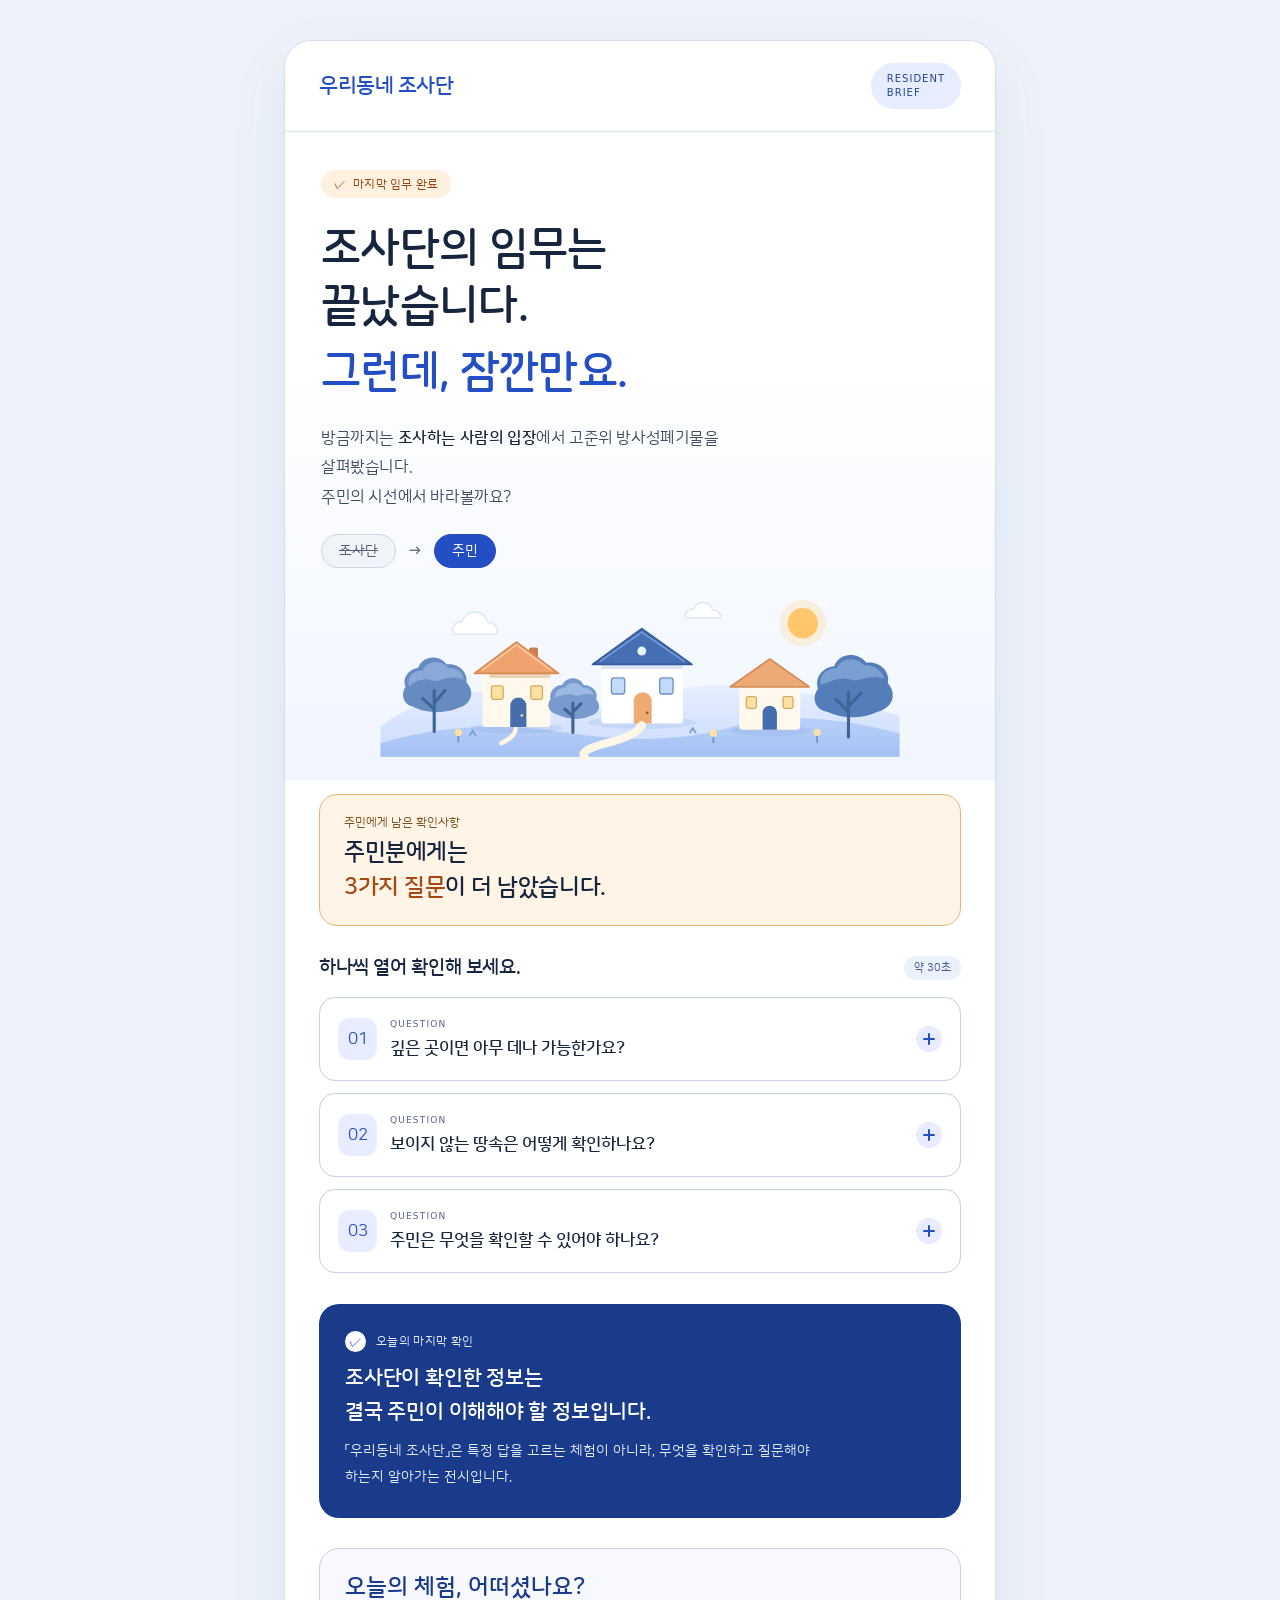
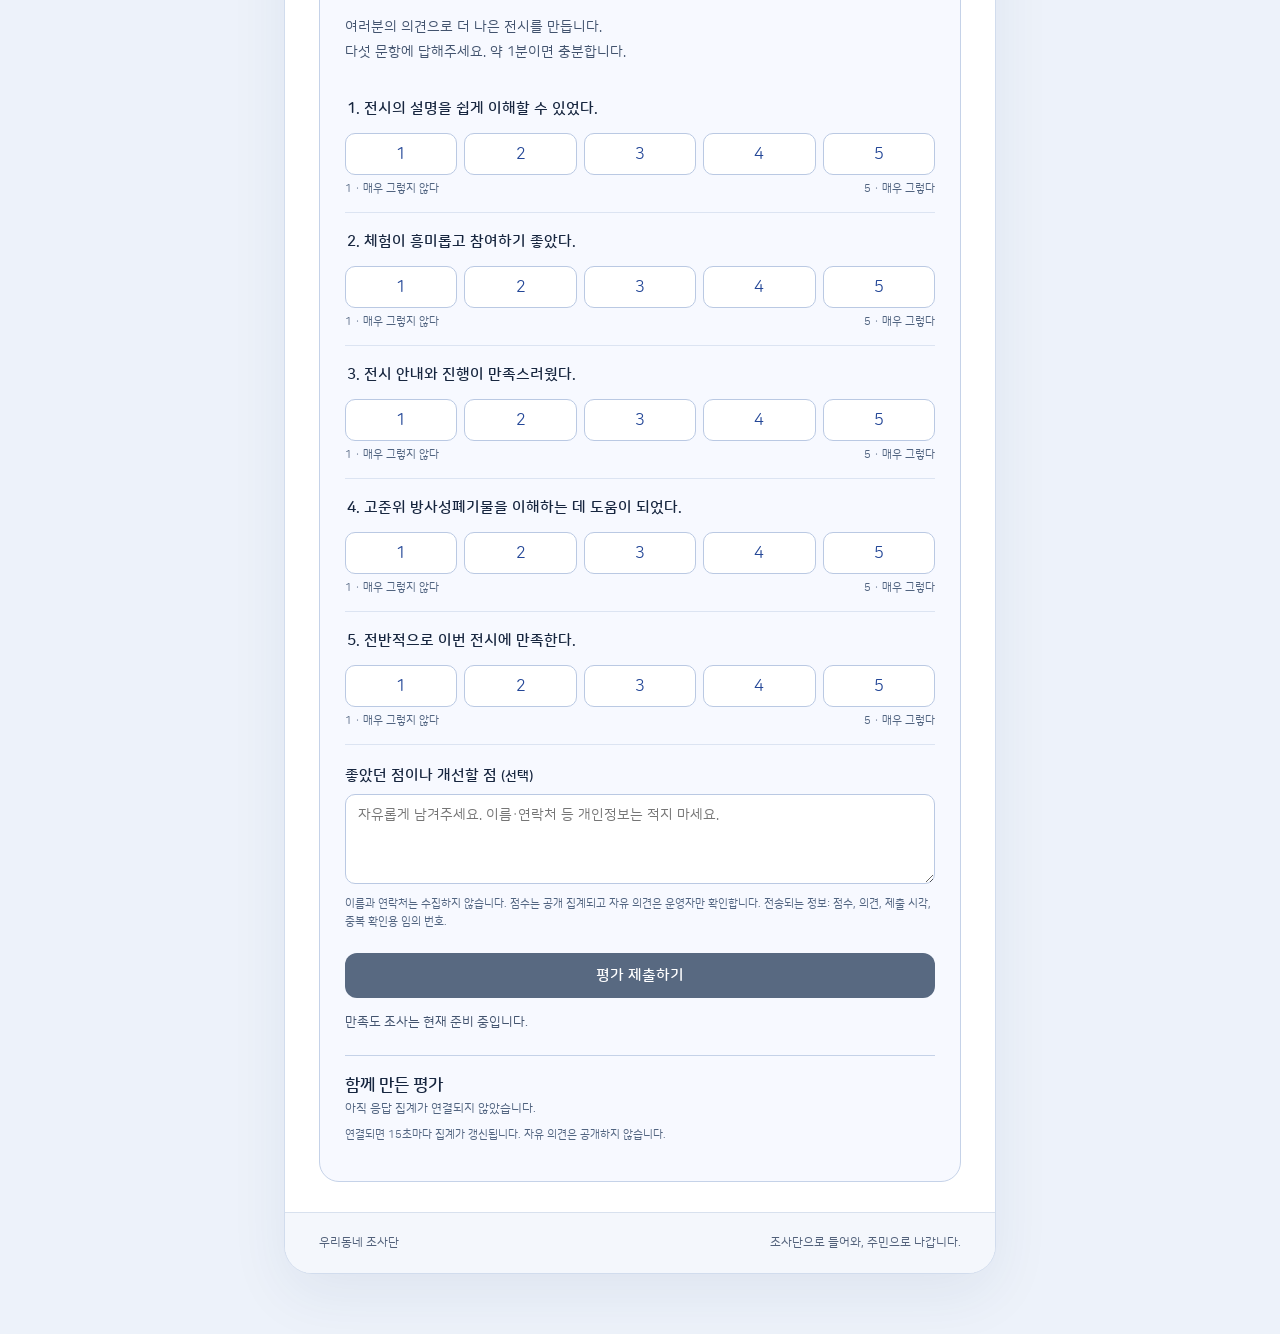
==== commit a8aeaba2: "Add five-point satisfaction survey and Google Sheets integration" ====
--- a/index.html
+++ b/index.html
@@ -443,6 +443,7 @@
   .intro,.answer,.check-desc{font-weight:400}
   strong,b{font-weight:700}
 </style>
+<link rel="stylesheet" href="./assets/survey.css">
 </head>
 <body>
   <main class="page">
@@ -606,6 +607,8 @@
         </div>
       </section>
 
+      <section class="survey" id="satisfaction" aria-label="전시 만족도 조사"></section>
+
       <footer class="footer">
         <span>우리동네 조사단</span>
         <span>조사단으로 들어와, 주민으로 나갑니다.</span>
@@ -632,5 +635,7 @@
     summary.addEventListener('pointerleave',release);
   });
 </script>
+<script src="./assets/survey-config.js"></script>
+<script src="./assets/survey.js"></script>
 </body>
 </html>
--- a/assets/survey.css
+++ b/assets/survey.css
@@ -0,0 +1 @@
+.survey{margin:0 34px 30px;padding:25px;border:1px solid #c5d2e8;border-radius:20px;background:#f7f9ff}.survey h2{margin:0;color:#193b89;font-size:23px}.survey-intro{font-size:14px;line-height:1.8;color:#42536e}.survey fieldset{padding:17px 0;border:0;border-bottom:1px solid #dce4f2;margin:0}.survey legend{float:left;width:100%;margin-bottom:12px;font-weight:700;font-size:15px;line-height:1.6}.rating-options{clear:both;display:grid;grid-template-columns:repeat(5,1fr);gap:7px}.rating-options label{position:relative;cursor:pointer}.rating-options input{position:absolute;opacity:0}.rating-options span{display:grid;place-items:center;min-height:42px;border:1px solid #bac9e3;border-radius:10px;background:#fff;color:#244797;transition:background .15s,transform .15s}.rating-options input:checked+span{background:#244fc4;color:white;border-color:#244fc4;box-shadow:0 0 0 2px #244fc426}.rating-options input:focus-visible+span{outline:3px solid #d89533;outline-offset:2px}.rating-options label:active span{transform:scale(.95)}.scale-caption{display:flex;justify-content:space-between;color:#516480;font-size:11px;margin-top:8px}.survey textarea{display:block;width:100%;resize:vertical;min-height:90px;padding:12px;border:1px solid #bac9e3;border-radius:10px;font:inherit;font-size:14px;margin:10px 0}.survey-comment{display:block;margin-top:22px;font-size:15px;font-weight:700}.survey button{width:100%;padding:14px;margin-top:10px;border:0;border-radius:12px;color:#fff;background:#244fc4;font:700 15px NanumSquareRound,sans-serif;cursor:pointer;transition:transform .15s}.survey button:active{transform:scale(.98)}.survey button:disabled{background:#586981;cursor:default}.survey-status{font-size:13px;line-height:1.7;color:#42536e;min-height:22px}.survey-results{border-top:1px solid #c5d2e8;margin-top:22px;padding-top:20px}.survey-results h3{font-size:17px;margin:0 0 7px}.survey-count{font-size:12px;color:#516480}.result-row{display:grid;grid-template-columns:85px 1fr 55px;gap:10px;align-items:center;font-size:12px;margin-top:12px}.result-track{height:8px;background:#dbe4f6;border-radius:20px;overflow:hidden}.result-fill{height:100%;background:#244fc4;border-radius:20px;transition:width .3s}.survey-note{font-size:11px;line-height:1.7;color:#516480}.survey[aria-busy=true]{opacity:.8}@media(max-width:520px){.survey{margin:0 20px 24px;padding:20px 16px}.survey h2{font-size:21px}.rating-options{gap:5px}.survey legend{font-size:14px}.result-row{grid-template-columns:76px 1fr 50px;gap:7px}}@media(prefers-reduced-motion:reduce){.survey *{transition:none!important}}
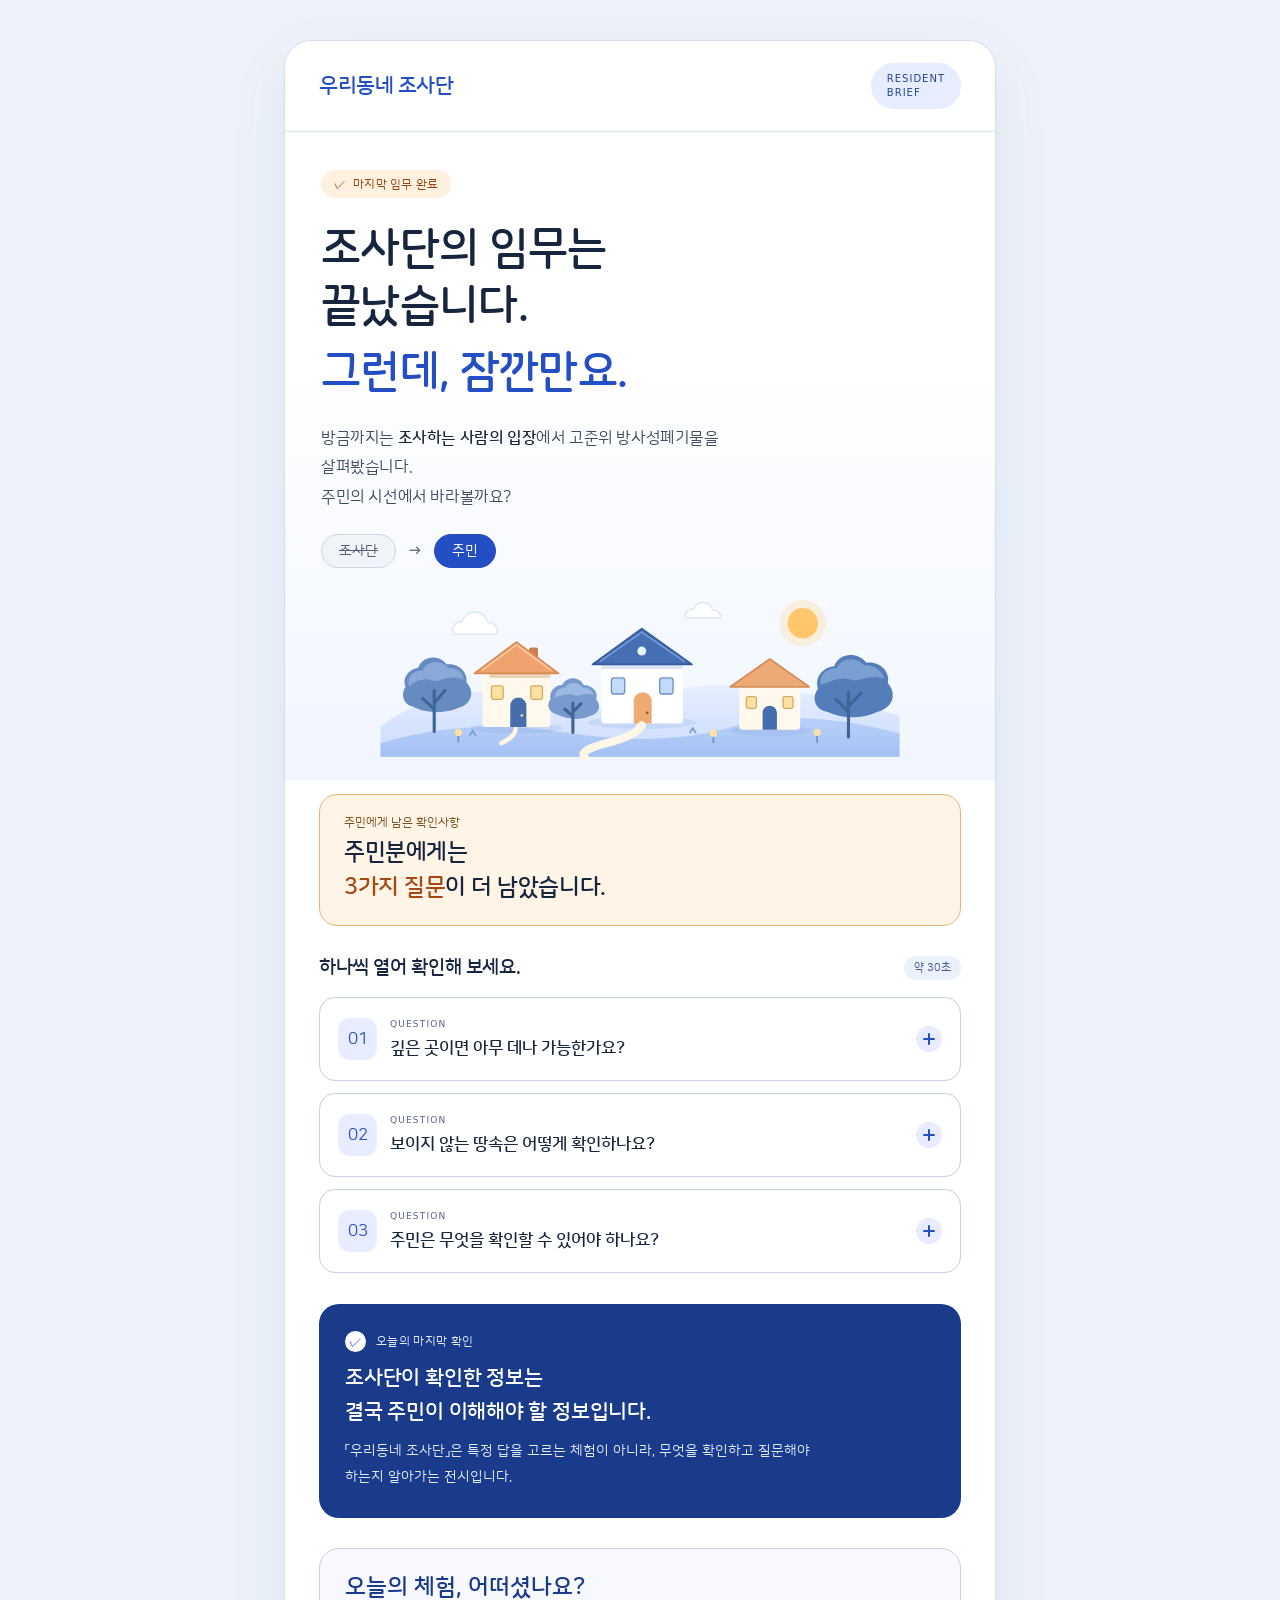
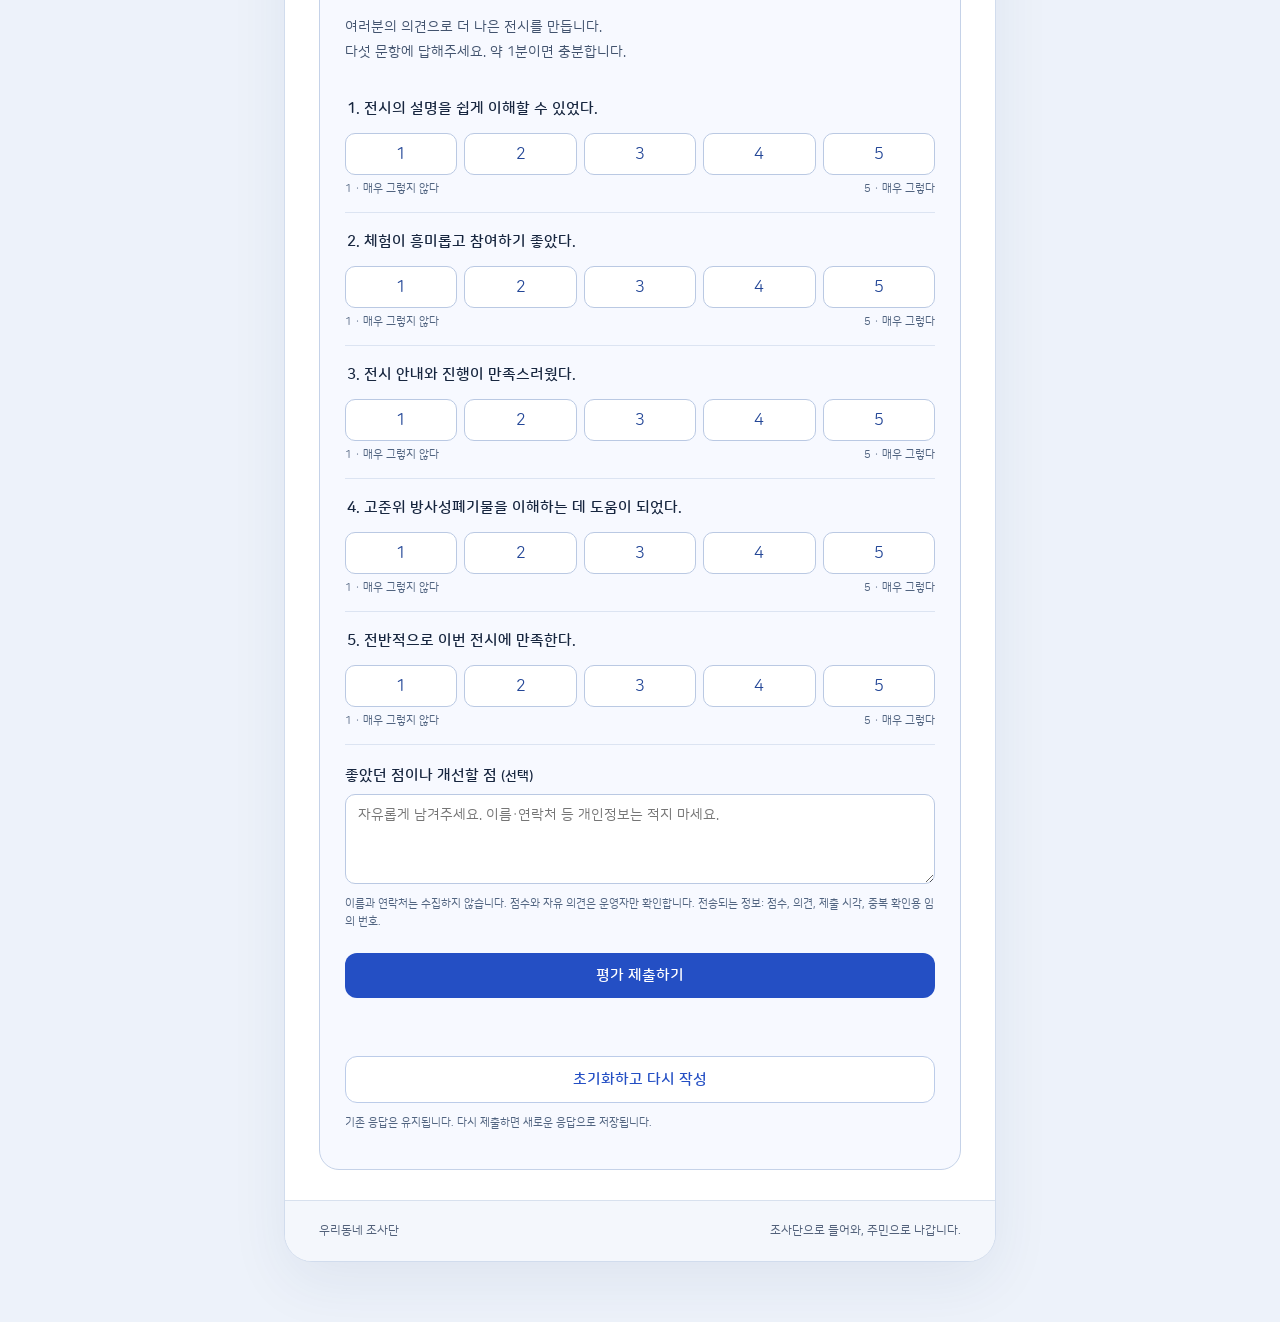
==== commit 2c4f69df: "Always show survey reset button and refresh cached survey assets" ====
--- a/index.html
+++ b/index.html
@@ -443,7 +443,7 @@
   .intro,.answer,.check-desc{font-weight:400}
   strong,b{font-weight:700}
 </style>
-<link rel="stylesheet" href="./assets/survey.css">
+<link rel="stylesheet" href="./assets/survey.css?v=reset-visible-2">
 </head>
 <body>
   <main class="page">
@@ -636,6 +636,6 @@
   });
 </script>
 <script src="./assets/survey-config.js"></script>
-<script src="./assets/survey.js"></script>
+<script src="./assets/survey.js?v=reset-visible-2"></script>
 </body>
 </html>
--- a/assets/survey.css
+++ b/assets/survey.css
@@ -1 +1,5 @@
 .survey{margin:0 34px 30px;padding:25px;border:1px solid #c5d2e8;border-radius:20px;background:#f7f9ff}.survey h2{margin:0;color:#193b89;font-size:23px}.survey-intro{font-size:14px;line-height:1.8;color:#42536e}.survey fieldset{padding:17px 0;border:0;border-bottom:1px solid #dce4f2;margin:0}.survey legend{float:left;width:100%;margin-bottom:12px;font-weight:700;font-size:15px;line-height:1.6}.rating-options{clear:both;display:grid;grid-template-columns:repeat(5,1fr);gap:7px}.rating-options label{position:relative;cursor:pointer}.rating-options input{position:absolute;opacity:0}.rating-options span{display:grid;place-items:center;min-height:42px;border:1px solid #bac9e3;border-radius:10px;background:#fff;color:#244797;transition:background .15s,transform .15s}.rating-options input:checked+span{background:#244fc4;color:white;border-color:#244fc4;box-shadow:0 0 0 2px #244fc426}.rating-options input:focus-visible+span{outline:3px solid #d89533;outline-offset:2px}.rating-options label:active span{transform:scale(.95)}.scale-caption{display:flex;justify-content:space-between;color:#516480;font-size:11px;margin-top:8px}.survey textarea{display:block;width:100%;resize:vertical;min-height:90px;padding:12px;border:1px solid #bac9e3;border-radius:10px;font:inherit;font-size:14px;margin:10px 0}.survey-comment{display:block;margin-top:22px;font-size:15px;font-weight:700}.survey button{width:100%;padding:14px;margin-top:10px;border:0;border-radius:12px;color:#fff;background:#244fc4;font:700 15px NanumSquareRound,sans-serif;cursor:pointer;transition:transform .15s}.survey button:active{transform:scale(.98)}.survey button:disabled{background:#586981;cursor:default}.survey-status{font-size:13px;line-height:1.7;color:#42536e;min-height:22px}.survey-results{border-top:1px solid #c5d2e8;margin-top:22px;padding-top:20px}.survey-results h3{font-size:17px;margin:0 0 7px}.survey-count{font-size:12px;color:#516480}.result-row{display:grid;grid-template-columns:85px 1fr 55px;gap:10px;align-items:center;font-size:12px;margin-top:12px}.result-track{height:8px;background:#dbe4f6;border-radius:20px;overflow:hidden}.result-fill{height:100%;background:#244fc4;border-radius:20px;transition:width .3s}.survey-note{font-size:11px;line-height:1.7;color:#516480}.survey[aria-busy=true]{opacity:.8}@media(max-width:520px){.survey{margin:0 20px 24px;padding:20px 16px}.survey h2{font-size:21px}.rating-options{gap:5px}.survey legend{font-size:14px}.result-row{grid-template-columns:76px 1fr 50px;gap:7px}}@media(prefers-reduced-motion:reduce){.survey *{transition:none!important}}
+
+.survey-notice{width:min(360px,calc(100vw - 40px));max-height:calc(100dvh - 40px);padding:30px 24px 24px;border:0;border-radius:22px;background:white;color:#17263f;text-align:center;box-shadow:0 24px 70px #14274933;font-family:inherit;animation:notice-enter .18s ease-out}.survey-notice::backdrop{background:#15243c66}.survey-notice-icon{display:grid;place-items:center;width:52px;height:52px;border-radius:50%;background:#e7edff;margin:0 auto 18px}.survey-notice-icon svg{width:28px;height:28px;fill:none;stroke:#244fc4;stroke-width:2.5;stroke-linecap:round;stroke-linejoin:round}.survey-notice h2{font-size:21px;margin:0 0 13px}.survey-notice p{font-size:14px;color:#52617a;line-height:1.8;margin:0 0 23px;word-break:keep-all}.survey-notice button{border:0;border-radius:12px;padding:13px;width:100%;background:#244fc4;color:white;font:inherit;font-size:15px;font-weight:700;cursor:pointer}.survey-notice button:focus-visible{outline:3px solid #d39a40;outline-offset:3px}.survey-notice button:active{background:#193b89}@keyframes notice-enter{from{opacity:0;transform:translateY(8px) scale(.98)}to{opacity:1;transform:translateY(0) scale(1)}}@media(prefers-reduced-motion:reduce){.survey-notice{animation:none}}
+
+.survey #survey-reset,.survey-notice .notice-reset{background:white;border:1px solid #bccce9;color:#244fc4;margin-top:10px}.survey [hidden]{display:none!important}.survey-notice .notice-reset:active{background:#edf3ff}
